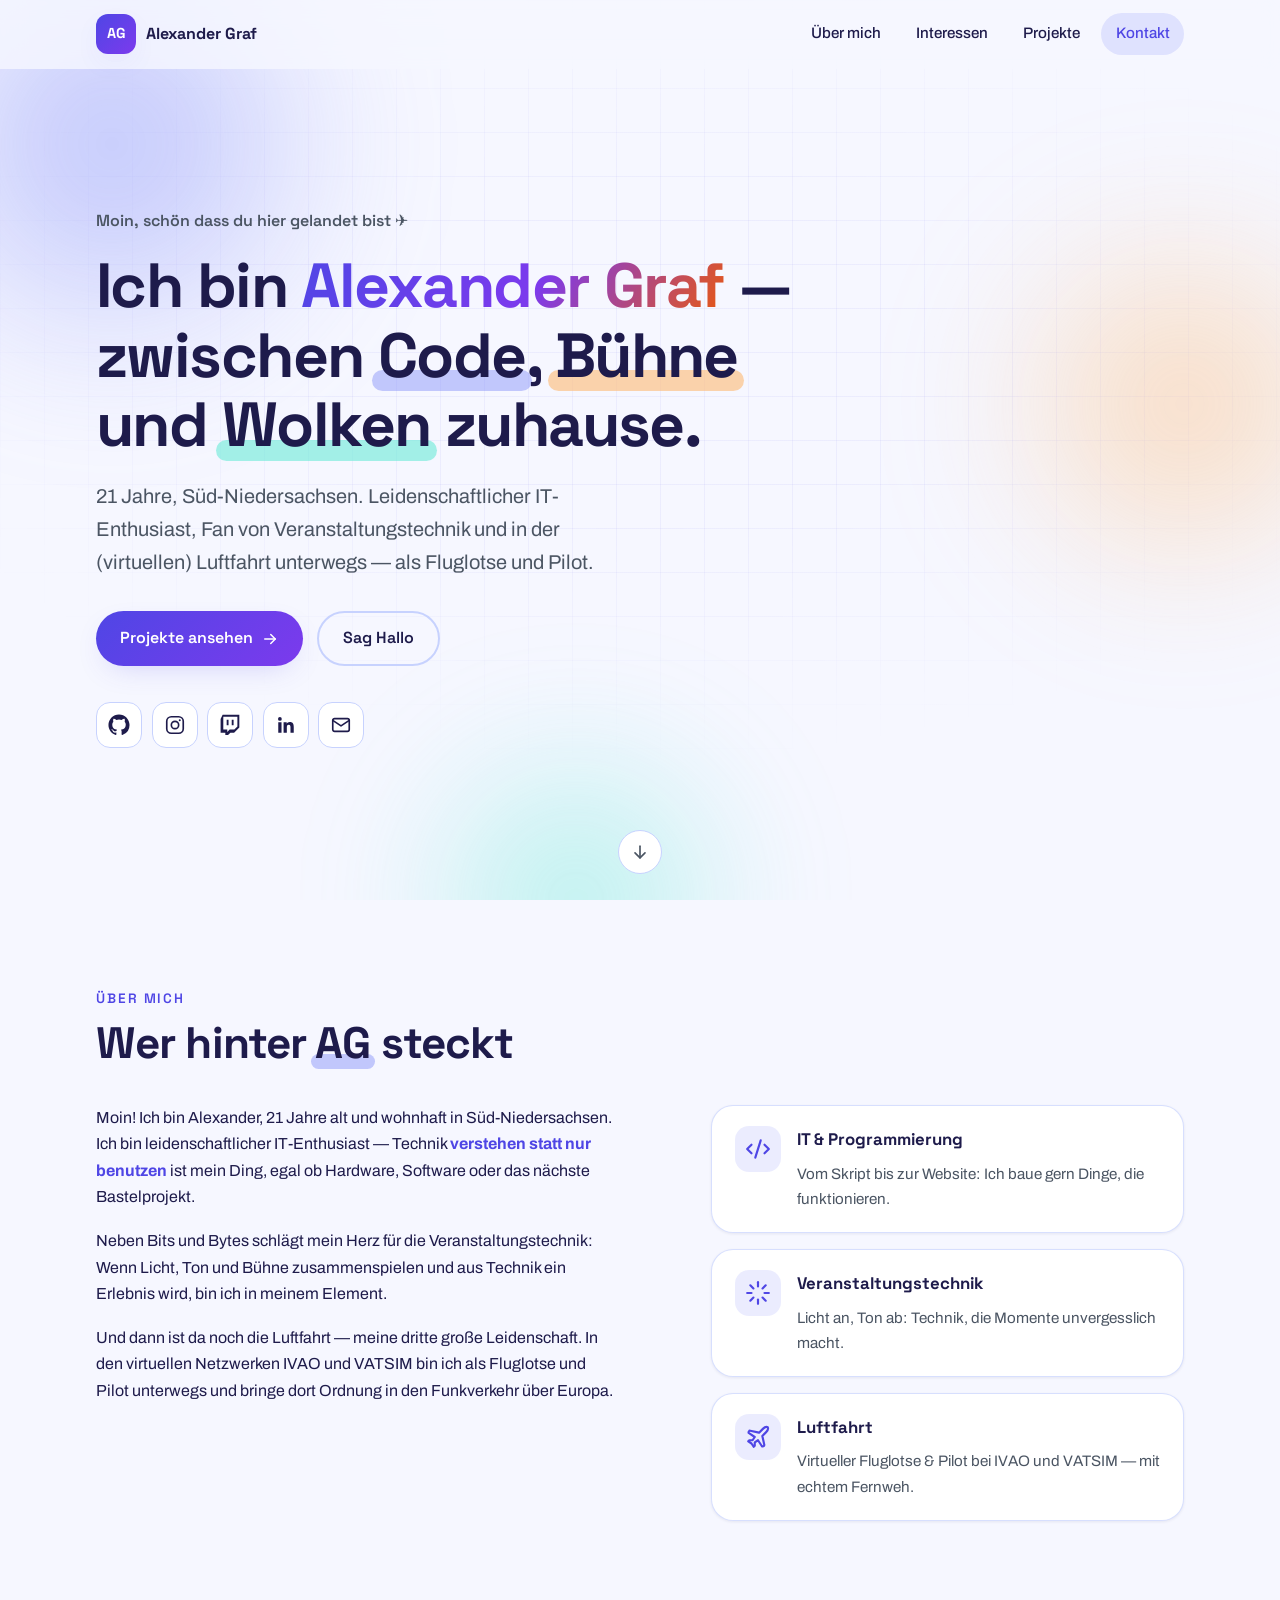
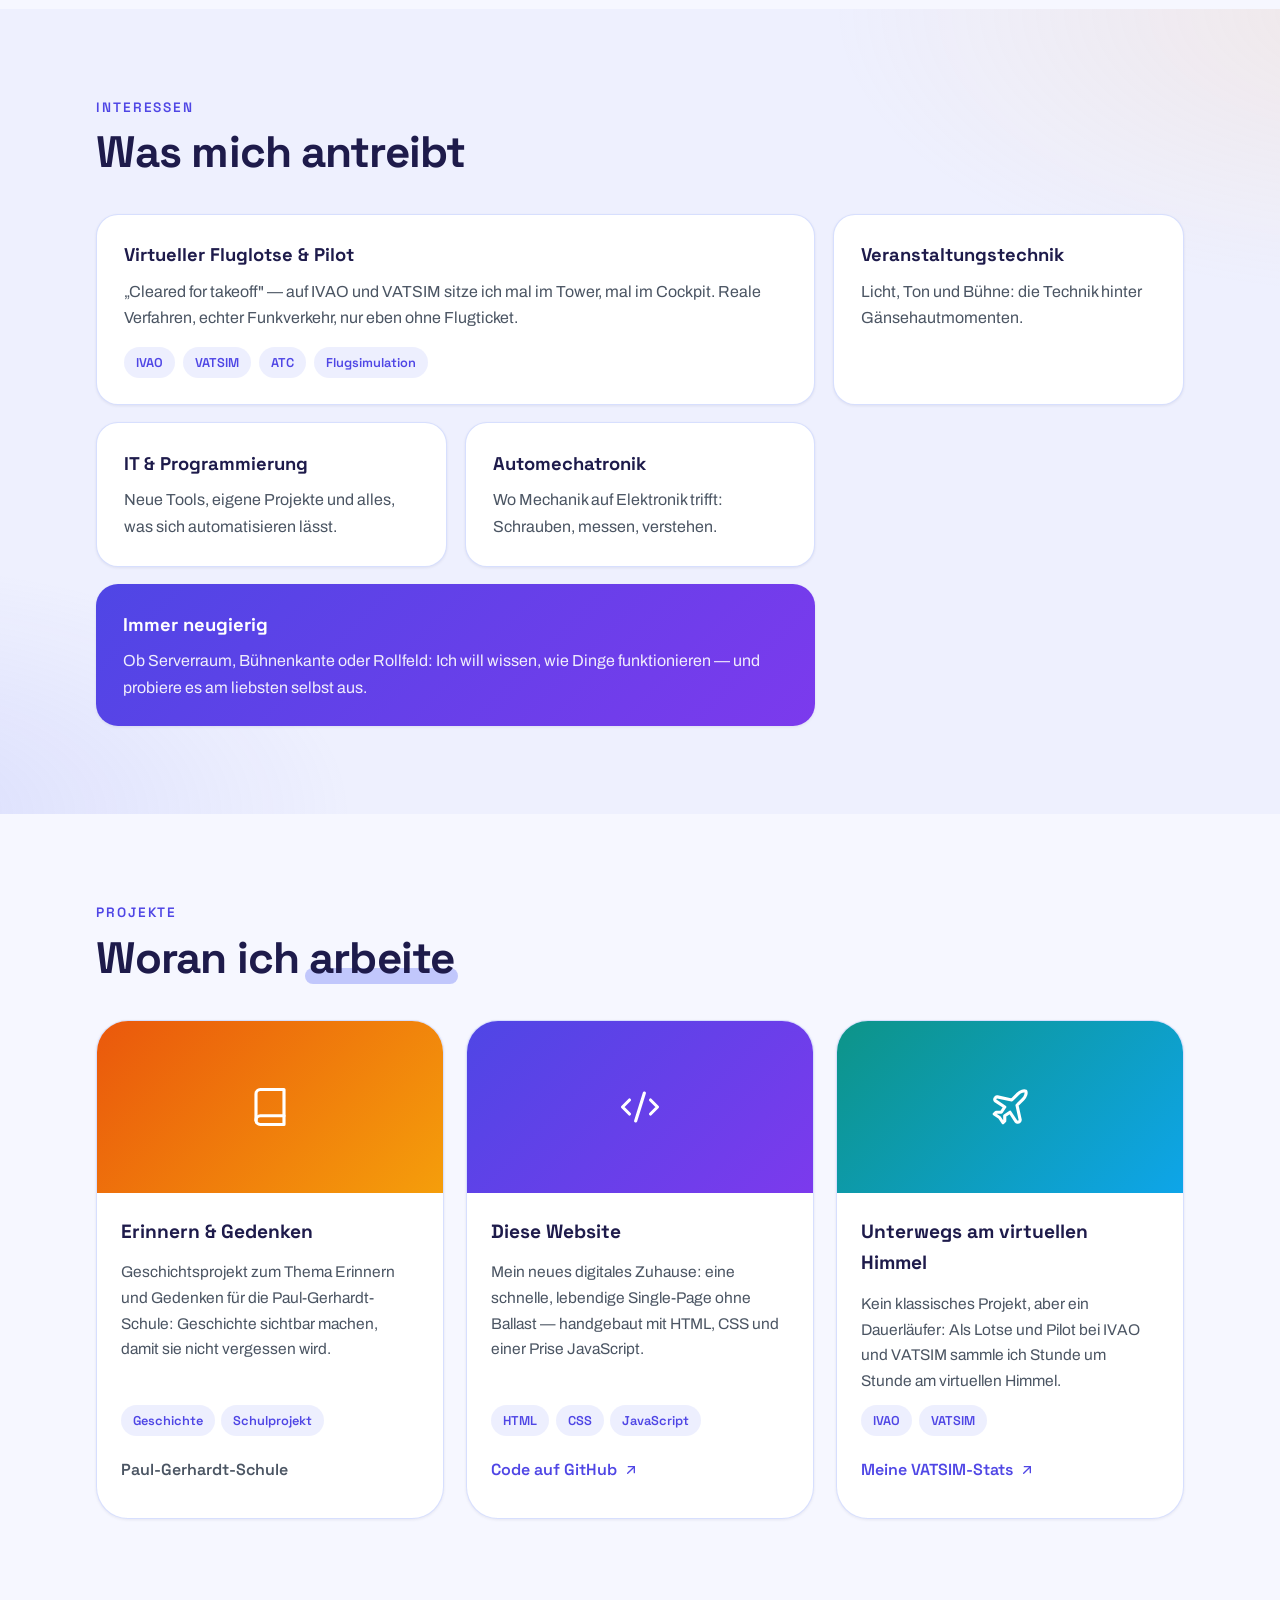
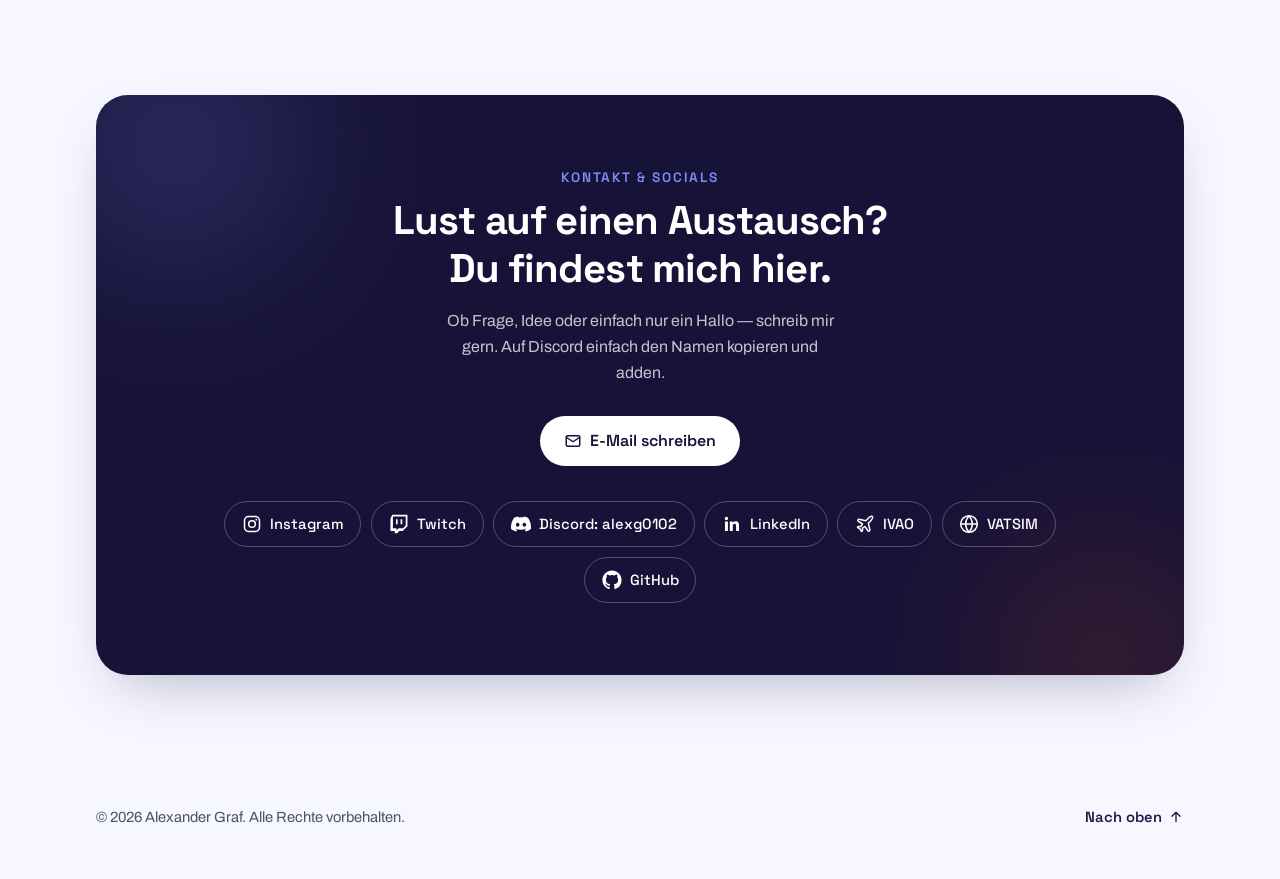
==== index.html @ 329d159e "Add new portfolio website Lively single-page portfolio replacing the old alexandergraf.me site: anim" ====
<!DOCTYPE html>
<html lang="de">
<head>
  <meta charset="UTF-8">
  <meta name="viewport" content="width=device-width, initial-scale=1">
  <title>Alexander Graf — Portfolio</title>
  <meta name="description" content="Alexander Graf, 21, aus Süd-Niedersachsen: IT-Enthusiast, Veranstaltungstechniker im Herzen und in der virtuellen Luftfahrt zuhause. Projekte, Interessen und Kontakt.">
  <meta property="og:title" content="Alexander Graf — Portfolio">
  <meta property="og:description" content="IT, Veranstaltungstechnik und Luftfahrt — das digitale Zuhause von Alexander Graf.">
  <meta property="og:type" content="website">
  <link rel="preconnect" href="https://fonts.googleapis.com">
  <link rel="preconnect" href="https://fonts.gstatic.com" crossorigin>
  <link href="https://fonts.googleapis.com/css2?family=Archivo:wght@400;500;600&family=Space+Grotesk:wght@400;500;600;700&display=swap" rel="stylesheet">
  <link rel="stylesheet" href="css/style.css">
  <link rel="icon" href="data:image/svg+xml,<svg xmlns='http://www.w3.org/2000/svg' viewBox='0 0 100 100'><rect width='100' height='100' rx='24' fill='%234F46E5'/><text x='50' y='68' font-size='52' font-family='sans-serif' font-weight='700' fill='white' text-anchor='middle'>AG</text></svg>">
</head>
<body>
  <a class="skip-link" href="#main">Zum Inhalt springen</a>

  <header class="site-header" id="top">
    <nav class="nav" aria-label="Hauptnavigation">
      <a class="nav-logo" href="#top" aria-label="Zur Startseite">
        <span class="nav-logo-badge">AG</span>
        <span class="nav-logo-text">Alexander&nbsp;Graf</span>
      </a>
      <button class="nav-toggle" aria-expanded="false" aria-controls="nav-menu" aria-label="Menü öffnen">
        <svg class="icon-menu" width="24" height="24" viewBox="0 0 24 24" fill="none" stroke="currentColor" stroke-width="2" stroke-linecap="round" aria-hidden="true"><line x1="4" y1="7" x2="20" y2="7"/><line x1="4" y1="12" x2="20" y2="12"/><line x1="4" y1="17" x2="20" y2="17"/></svg>
        <svg class="icon-close" width="24" height="24" viewBox="0 0 24 24" fill="none" stroke="currentColor" stroke-width="2" stroke-linecap="round" aria-hidden="true"><line x1="6" y1="6" x2="18" y2="18"/><line x1="18" y1="6" x2="6" y2="18"/></svg>
      </button>
      <ul class="nav-menu" id="nav-menu">
        <li><a href="#ueber-mich">Über mich</a></li>
        <li><a href="#interessen">Interessen</a></li>
        <li><a href="#projekte">Projekte</a></li>
        <li><a class="nav-cta" href="#kontakt">Kontakt</a></li>
      </ul>
    </nav>
  </header>

  <main id="main">

    <!-- ============ HERO ============ -->
    <section class="hero">
      <div class="hero-bg" aria-hidden="true">
        <span class="blob blob-1"></span>
        <span class="blob blob-2"></span>
        <span class="blob blob-3"></span>
        <span class="hero-grid"></span>
      </div>
      <div class="container hero-inner">
        <p class="hero-kicker reveal">Moin, schön dass du hier gelandet bist ✈️</p>
        <h1 class="hero-title reveal" style="--d:.08s">
          Ich bin <span class="hero-name">Alexander&nbsp;Graf</span>&nbsp;—<br>
          zwischen <em class="hl hl-indigo">Code</em>, <em class="hl hl-orange">Bühne</em>
          und <em class="hl hl-teal">Wolken</em> zuhause.
        </h1>
        <p class="hero-sub reveal" style="--d:.16s">
          21 Jahre, Süd-Niedersachsen. Leidenschaftlicher IT-Enthusiast,
          Fan von Veranstaltungstechnik und in der (virtuellen) Luftfahrt unterwegs —
          als Fluglotse und Pilot.
        </p>
        <div class="hero-actions reveal" style="--d:.24s">
          <a class="btn btn-primary" href="#projekte">
            Projekte ansehen
            <svg width="18" height="18" viewBox="0 0 24 24" fill="none" stroke="currentColor" stroke-width="2" stroke-linecap="round" stroke-linejoin="round" aria-hidden="true"><path d="M5 12h14"/><path d="m13 6 6 6-6 6"/></svg>
          </a>
          <a class="btn btn-ghost" href="#kontakt">Sag Hallo</a>
        </div>
        <ul class="hero-socials reveal" style="--d:.32s" aria-label="Soziale Netzwerke">
          <li><a href="https://github.com/alexg0102" target="_blank" rel="noopener" aria-label="GitHub">
            <svg width="22" height="22" viewBox="0 0 24 24" fill="currentColor" aria-hidden="true"><path d="M12 .5C5.65.5.5 5.65.5 12c0 5.08 3.29 9.39 7.86 10.91.58.11.79-.25.79-.55 0-.27-.01-1.17-.02-2.12-3.2.7-3.87-1.36-3.87-1.36-.52-1.33-1.28-1.68-1.28-1.68-1.04-.71.08-.7.08-.7 1.15.08 1.76 1.19 1.76 1.19 1.03 1.76 2.69 1.25 3.35.96.1-.75.4-1.25.72-1.54-2.55-.29-5.24-1.28-5.24-5.68 0-1.26.45-2.28 1.19-3.09-.12-.29-.52-1.46.11-3.05 0 0 .97-.31 3.17 1.18a11 11 0 0 1 5.77 0c2.2-1.49 3.17-1.18 3.17-1.18.63 1.59.23 2.76.11 3.05.74.81 1.19 1.83 1.19 3.09 0 4.41-2.69 5.38-5.26 5.67.41.35.77 1.05.77 2.12 0 1.53-.01 2.76-.01 3.14 0 .3.2.66.8.55A11.51 11.51 0 0 0 23.5 12C23.5 5.65 18.35.5 12 .5Z"/></svg>
          </a></li>
          <li><a href="https://www.instagram.com/alexg_0102" target="_blank" rel="noopener" aria-label="Instagram">
            <svg width="22" height="22" viewBox="0 0 24 24" fill="none" stroke="currentColor" stroke-width="1.8" aria-hidden="true"><rect x="3" y="3" width="18" height="18" rx="5"/><circle cx="12" cy="12" r="4"/><circle cx="17.2" cy="6.8" r="1.1" fill="currentColor" stroke="none"/></svg>
          </a></li>
          <li><a href="https://www.twitch.tv/activeuser05" target="_blank" rel="noopener" aria-label="Twitch">
            <svg width="22" height="22" viewBox="0 0 24 24" fill="currentColor" aria-hidden="true"><path d="M4.3 1 1.9 5.8v16.4h5.6V25h3.2l2.8-2.8h4.4l6.2-6.2V1H4.3Zm17.5 13.9-3.6 3.6h-5.6l-2.8 2.8v-2.8H5.1V3.2h16.7v11.7ZM17.3 6.9v6.5h-2.2V6.9h2.2Zm-6 0v6.5H9.1V6.9h2.2Z" transform="scale(0.92)"/></svg>
          </a></li>
          <li><a href="https://www.linkedin.com/in/alexander-graf-5159a1347" target="_blank" rel="noopener" aria-label="LinkedIn">
            <svg width="22" height="22" viewBox="0 0 24 24" fill="currentColor" aria-hidden="true"><path d="M20.45 20.45h-3.55v-5.57c0-1.33-.03-3.04-1.85-3.04-1.85 0-2.14 1.45-2.14 2.94v5.67H9.36V9h3.41v1.56h.05c.47-.9 1.63-1.85 3.36-1.85 3.6 0 4.27 2.37 4.27 5.45v6.29ZM5.34 7.43a2.06 2.06 0 1 1 0-4.12 2.06 2.06 0 0 1 0 4.12ZM7.12 20.45H3.56V9h3.56v11.45Z"/></svg>
          </a></li>
          <li><a href="mailto:agraf.stadtoldendorf@gmail.com" aria-label="E-Mail schreiben">
            <svg width="22" height="22" viewBox="0 0 24 24" fill="none" stroke="currentColor" stroke-width="1.8" stroke-linecap="round" stroke-linejoin="round" aria-hidden="true"><rect x="3" y="5" width="18" height="14" rx="2"/><path d="m3 7 9 6 9-6"/></svg>
          </a></li>
        </ul>
      </div>
      <a class="hero-scroll" href="#ueber-mich" aria-label="Weiter zu Über mich">
        <svg width="20" height="20" viewBox="0 0 24 24" fill="none" stroke="currentColor" stroke-width="2" stroke-linecap="round" stroke-linejoin="round" aria-hidden="true"><path d="M12 5v14"/><path d="m6 13 6 6 6-6"/></svg>
      </a>
    </section>

    <!-- ============ ÜBER MICH ============ -->
    <section class="section" id="ueber-mich">
      <div class="container">
        <p class="section-kicker reveal">Über mich</p>
        <h2 class="section-title reveal">Wer hinter <span class="hl hl-indigo">AG</span> steckt</h2>
        <div class="about-grid">
          <div class="about-text reveal">
            <p>
              Moin! Ich bin Alexander, 21 Jahre alt und wohnhaft in Süd-Niedersachsen.
              Ich bin leidenschaftlicher IT-Enthusiast — Technik <strong>verstehen statt nur benutzen</strong>
              ist mein Ding, egal ob Hardware, Software oder das nächste Bastelprojekt.
            </p>
            <p>
              Neben Bits und Bytes schlägt mein Herz für die Veranstaltungstechnik:
              Wenn Licht, Ton und Bühne zusammenspielen und aus Technik ein Erlebnis wird,
              bin ich in meinem Element.
            </p>
            <p>
              Und dann ist da noch die Luftfahrt — meine dritte große Leidenschaft.
              In den virtuellen Netzwerken IVAO und VATSIM bin ich als Fluglotse und Pilot
              unterwegs und bringe dort Ordnung in den Funkverkehr über Europa.
            </p>
          </div>
          <div class="about-cards">
            <div class="fact-card reveal" style="--d:.05s">
              <span class="fact-emoji" aria-hidden="true">
                <svg width="26" height="26" viewBox="0 0 24 24" fill="none" stroke="currentColor" stroke-width="2" stroke-linecap="round" stroke-linejoin="round"><path d="m18 16 4-4-4-4"/><path d="m6 8-4 4 4 4"/><path d="m14.5 4-5 16"/></svg>
              </span>
              <h3>IT &amp; Programmierung</h3>
              <p>Vom Skript bis zur Website: Ich baue gern Dinge, die funktionieren.</p>
            </div>
            <div class="fact-card reveal" style="--d:.12s">
              <span class="fact-emoji" aria-hidden="true">
                <svg width="26" height="26" viewBox="0 0 24 24" fill="none" stroke="currentColor" stroke-width="2" stroke-linecap="round" stroke-linejoin="round"><path d="M12 2v4"/><path d="m16.2 7.8 2.9-2.9"/><path d="M18 12h4"/><path d="m16.2 16.2 2.9 2.9"/><path d="M12 18v4"/><path d="m4.9 19.1 2.9-2.9"/><path d="M2 12h4"/><path d="m4.9 4.9 2.9 2.9"/></svg>
              </span>
              <h3>Veranstaltungstechnik</h3>
              <p>Licht an, Ton ab: Technik, die Momente unvergesslich macht.</p>
            </div>
            <div class="fact-card reveal" style="--d:.19s">
              <span class="fact-emoji" aria-hidden="true">
                <svg width="26" height="26" viewBox="0 0 24 24" fill="none" stroke="currentColor" stroke-width="2" stroke-linecap="round" stroke-linejoin="round"><path d="M17.8 19.2 16 11l3.5-3.5C21 6 21.5 4 21 3c-1-.5-3 0-4.5 1.5L13 8 4.8 6.2c-.5-.1-.9.1-1.1.5l-.3.5c-.2.5-.1 1 .3 1.3L9 12l-2 3H4l-1 1 3 2 2 3 1-1v-3l3-2 3.5 5.3c.3.4.8.5 1.3.3l.5-.2c.4-.3.6-.7.5-1.2z"/></svg>
              </span>
              <h3>Luftfahrt</h3>
              <p>Virtueller Fluglotse &amp; Pilot bei IVAO und VATSIM — mit echtem Fernweh.</p>
            </div>
          </div>
        </div>
      </div>
    </section>

    <!-- ============ INTERESSEN (Bento) ============ -->
    <section class="section section-tint" id="interessen">
      <div class="container">
        <p class="section-kicker reveal">Interessen</p>
        <h2 class="section-title reveal">Was mich <span class="hl hl-orange">antreibt</span></h2>
        <div class="bento">
          <article class="bento-card bento-wide reveal">
            <h3>Virtueller Fluglotse &amp; Pilot</h3>
            <p>„Cleared for takeoff" — auf IVAO und VATSIM sitze ich mal im Tower, mal im Cockpit. Reale Verfahren, echter Funkverkehr, nur eben ohne Flugticket.</p>
            <div class="bento-tags">
              <span class="tag">IVAO</span><span class="tag">VATSIM</span><span class="tag">ATC</span><span class="tag">Flugsimulation</span>
            </div>
          </article>
          <article class="bento-card reveal" style="--d:.07s">
            <h3>Veranstaltungstechnik</h3>
            <p>Licht, Ton und Bühne: die Technik hinter Gänsehautmomenten.</p>
          </article>
          <article class="bento-card reveal" style="--d:.14s">
            <h3>IT &amp; Programmierung</h3>
            <p>Neue Tools, eigene Projekte und alles, was sich automatisieren lässt.</p>
          </article>
          <article class="bento-card reveal" style="--d:.21s">
            <h3>Automechatronik</h3>
            <p>Wo Mechanik auf Elektronik trifft: Schrauben, messen, verstehen.</p>
          </article>
          <article class="bento-card bento-wide bento-accent reveal" style="--d:.28s">
            <h3>Immer neugierig</h3>
            <p>Ob Serverraum, Bühnenkante oder Rollfeld: Ich will wissen, wie Dinge funktionieren — und probiere es am liebsten selbst aus.</p>
          </article>
        </div>
      </div>
    </section>

    <!-- ============ PROJEKTE ============ -->
    <section class="section" id="projekte">
      <div class="container">
        <p class="section-kicker reveal">Projekte</p>
        <h2 class="section-title reveal">Woran ich <span class="hl hl-indigo">arbeite</span></h2>
        <div class="projects-grid">
          <article class="project-card reveal">
            <div class="project-visual project-visual-orange" aria-hidden="true">
              <svg width="42" height="42" viewBox="0 0 24 24" fill="none" stroke="currentColor" stroke-width="1.8" stroke-linecap="round" stroke-linejoin="round"><path d="M4 19.5A2.5 2.5 0 0 1 6.5 17H20"/><path d="M6.5 2H20v20H6.5A2.5 2.5 0 0 1 4 19.5v-15A2.5 2.5 0 0 1 6.5 2z"/></svg>
            </div>
            <div class="project-body">
              <h3>Erinnern &amp; Gedenken</h3>
              <p>Geschichtsprojekt zum Thema Erinnern und Gedenken für die Paul-Gerhardt-Schule: Geschichte sichtbar machen, damit sie nicht vergessen wird.</p>
              <div class="project-meta">
                <span class="tag">Geschichte</span><span class="tag">Schulprojekt</span>
              </div>
              <span class="project-link project-link-muted">Paul-Gerhardt-Schule</span>
            </div>
          </article>
          <article class="project-card reveal" style="--d:.08s">
            <div class="project-visual project-visual-indigo" aria-hidden="true">
              <svg width="42" height="42" viewBox="0 0 24 24" fill="none" stroke="currentColor" stroke-width="1.8" stroke-linecap="round" stroke-linejoin="round"><path d="m18 16 4-4-4-4"/><path d="m6 8-4 4 4 4"/><path d="m14.5 4-5 16"/></svg>
            </div>
            <div class="project-body">
              <h3>Diese Website</h3>
              <p>Mein neues digitales Zuhause: eine schnelle, lebendige Single-Page ohne Ballast — handgebaut mit HTML, CSS und einer Prise JavaScript.</p>
              <div class="project-meta">
                <span class="tag">HTML</span><span class="tag">CSS</span><span class="tag">JavaScript</span>
              </div>
              <a class="project-link" href="https://github.com/alexg0102/Neue-Website" target="_blank" rel="noopener">
                Code auf GitHub
                <svg width="16" height="16" viewBox="0 0 24 24" fill="none" stroke="currentColor" stroke-width="2" stroke-linecap="round" stroke-linejoin="round" aria-hidden="true"><path d="M7 17 17 7"/><path d="M8 7h9v9"/></svg>
              </a>
            </div>
          </article>
          <article class="project-card reveal" style="--d:.16s">
            <div class="project-visual project-visual-teal" aria-hidden="true">
              <svg width="42" height="42" viewBox="0 0 24 24" fill="none" stroke="currentColor" stroke-width="1.8" stroke-linecap="round" stroke-linejoin="round"><path d="M17.8 19.2 16 11l3.5-3.5C21 6 21.5 4 21 3c-1-.5-3 0-4.5 1.5L13 8 4.8 6.2c-.5-.1-.9.1-1.1.5l-.3.5c-.2.5-.1 1 .3 1.3L9 12l-2 3H4l-1 1 3 2 2 3 1-1v-3l3-2 3.5 5.3c.3.4.8.5 1.3.3l.5-.2c.4-.3.6-.7.5-1.2z"/></svg>
            </div>
            <div class="project-body">
              <h3>Unterwegs am virtuellen Himmel</h3>
              <p>Kein klassisches Projekt, aber ein Dauerläufer: Als Lotse und Pilot bei IVAO und VATSIM sammle ich Stunde um Stunde am virtuellen Himmel.</p>
              <div class="project-meta">
                <span class="tag">IVAO</span><span class="tag">VATSIM</span>
              </div>
              <a class="project-link" href="https://stats.vatsim.net/stats/1456858" target="_blank" rel="noopener">
                Meine VATSIM-Stats
                <svg width="16" height="16" viewBox="0 0 24 24" fill="none" stroke="currentColor" stroke-width="2" stroke-linecap="round" stroke-linejoin="round" aria-hidden="true"><path d="M7 17 17 7"/><path d="M8 7h9v9"/></svg>
              </a>
            </div>
          </article>
        </div>
      </div>
    </section>

    <!-- ============ KONTAKT ============ -->
    <section class="section" id="kontakt">
      <div class="container">
        <div class="contact-card reveal">
          <div class="contact-bg" aria-hidden="true">
            <span class="blob blob-contact-1"></span>
            <span class="blob blob-contact-2"></span>
          </div>
          <p class="section-kicker section-kicker-light">Kontakt &amp; Socials</p>
          <h2 class="contact-title">Lust auf einen Austausch?<br>Du findest mich hier.</h2>
          <p class="contact-sub">Ob Frage, Idee oder einfach nur ein Hallo — schreib mir gern. Auf Discord einfach den Namen kopieren und adden.</p>
          <a class="btn btn-light" href="mailto:agraf.stadtoldendorf@gmail.com">
            <svg width="18" height="18" viewBox="0 0 24 24" fill="none" stroke="currentColor" stroke-width="2" stroke-linecap="round" stroke-linejoin="round" aria-hidden="true"><rect x="3" y="5" width="18" height="14" rx="2"/><path d="m3 7 9 6 9-6"/></svg>
            E-Mail schreiben
          </a>
          <ul class="contact-socials" aria-label="Soziale Netzwerke">
            <li><a href="https://www.instagram.com/alexg_0102" target="_blank" rel="noopener">
              <svg width="20" height="20" viewBox="0 0 24 24" fill="none" stroke="currentColor" stroke-width="1.8" aria-hidden="true"><rect x="3" y="3" width="18" height="18" rx="5"/><circle cx="12" cy="12" r="4"/><circle cx="17.2" cy="6.8" r="1.1" fill="currentColor" stroke="none"/></svg>
              <span>Instagram</span>
            </a></li>
            <li><a href="https://www.twitch.tv/activeuser05" target="_blank" rel="noopener">
              <svg width="20" height="20" viewBox="0 0 24 24" fill="currentColor" aria-hidden="true"><path d="M4.3 1 1.9 5.8v16.4h5.6V25h3.2l2.8-2.8h4.4l6.2-6.2V1H4.3Zm17.5 13.9-3.6 3.6h-5.6l-2.8 2.8v-2.8H5.1V3.2h16.7v11.7ZM17.3 6.9v6.5h-2.2V6.9h2.2Zm-6 0v6.5H9.1V6.9h2.2Z" transform="scale(0.92)"/></svg>
              <span>Twitch</span>
            </a></li>
            <li>
              <button type="button" class="discord-copy" id="discordCopyButton" data-name="alexg0102" aria-label="Discord-Namen alexg0102 kopieren">
                <svg width="20" height="20" viewBox="0 0 24 24" fill="currentColor" aria-hidden="true"><path d="M20.32 4.37a19.8 19.8 0 0 0-4.89-1.52.07.07 0 0 0-.08.04c-.21.38-.44.87-.6 1.25a18.3 18.3 0 0 0-5.5 0 12.6 12.6 0 0 0-.61-1.25.08.08 0 0 0-.08-.04 19.74 19.74 0 0 0-4.88 1.52.07.07 0 0 0-.04.03C.53 9.05-.32 13.58.1 18.06a.08.08 0 0 0 .03.05 19.9 19.9 0 0 0 6 3.03.08.08 0 0 0 .08-.03c.46-.63.87-1.3 1.22-2a.08.08 0 0 0-.04-.11 13.1 13.1 0 0 1-1.87-.9.08.08 0 0 1-.01-.12c.13-.1.25-.19.37-.29a.07.07 0 0 1 .08-.01c3.93 1.8 8.18 1.8 12.06 0a.07.07 0 0 1 .08.01c.12.1.25.2.37.29a.08.08 0 0 1-.01.13c-.6.35-1.22.64-1.87.89a.08.08 0 0 0-.04.11c.36.7.77 1.37 1.22 2a.08.08 0 0 0 .08.03 19.84 19.84 0 0 0 6.03-3.03.08.08 0 0 0 .03-.05c.5-5.18-.84-9.67-3.55-13.66a.06.06 0 0 0-.03-.03ZM8.02 15.33c-1.18 0-2.16-1.08-2.16-2.42 0-1.33.96-2.42 2.16-2.42 1.21 0 2.18 1.1 2.16 2.42 0 1.34-.96 2.42-2.16 2.42Zm7.97 0c-1.18 0-2.15-1.08-2.15-2.42 0-1.33.95-2.42 2.15-2.42 1.21 0 2.18 1.1 2.16 2.42 0 1.34-.95 2.42-2.16 2.42Z"/></svg>
                <span data-label>Discord: alexg0102</span>
              </button>
            </li>
            <li><a href="https://www.linkedin.com/in/alexander-graf-5159a1347" target="_blank" rel="noopener">
              <svg width="20" height="20" viewBox="0 0 24 24" fill="currentColor" aria-hidden="true"><path d="M20.45 20.45h-3.55v-5.57c0-1.33-.03-3.04-1.85-3.04-1.85 0-2.14 1.45-2.14 2.94v5.67H9.36V9h3.41v1.56h.05c.47-.9 1.63-1.85 3.36-1.85 3.6 0 4.27 2.37 4.27 5.45v6.29ZM5.34 7.43a2.06 2.06 0 1 1 0-4.12 2.06 2.06 0 0 1 0 4.12ZM7.12 20.45H3.56V9h3.56v11.45Z"/></svg>
              <span>LinkedIn</span>
            </a></li>
            <li><a href="https://ivao.aero/Member.aspx?Id=699928" target="_blank" rel="noopener">
              <svg width="20" height="20" viewBox="0 0 24 24" fill="none" stroke="currentColor" stroke-width="1.8" stroke-linecap="round" stroke-linejoin="round" aria-hidden="true"><path d="M17.8 19.2 16 11l3.5-3.5C21 6 21.5 4 21 3c-1-.5-3 0-4.5 1.5L13 8 4.8 6.2c-.5-.1-.9.1-1.1.5l-.3.5c-.2.5-.1 1 .3 1.3L9 12l-2 3H4l-1 1 3 2 2 3 1-1v-3l3-2 3.5 5.3c.3.4.8.5 1.3.3l.5-.2c.4-.3.6-.7.5-1.2z"/></svg>
              <span>IVAO</span>
            </a></li>
            <li><a href="https://stats.vatsim.net/stats/1456858" target="_blank" rel="noopener">
              <svg width="20" height="20" viewBox="0 0 24 24" fill="none" stroke="currentColor" stroke-width="1.8" stroke-linecap="round" stroke-linejoin="round" aria-hidden="true"><circle cx="12" cy="12" r="10"/><path d="M2 12h20"/><path d="M12 2a15.3 15.3 0 0 1 4 10 15.3 15.3 0 0 1-4 10 15.3 15.3 0 0 1-4-10 15.3 15.3 0 0 1 4-10z"/></svg>
              <span>VATSIM</span>
            </a></li>
            <li><a href="https://github.com/alexg0102" target="_blank" rel="noopener">
              <svg width="20" height="20" viewBox="0 0 24 24" fill="currentColor" aria-hidden="true"><path d="M12 .5C5.65.5.5 5.65.5 12c0 5.08 3.29 9.39 7.86 10.91.58.11.79-.25.79-.55 0-.27-.01-1.17-.02-2.12-3.2.7-3.87-1.36-3.87-1.36-.52-1.33-1.28-1.68-1.28-1.68-1.04-.71.08-.7.08-.7 1.15.08 1.76 1.19 1.76 1.19 1.03 1.76 2.69 1.25 3.35.96.1-.75.4-1.25.72-1.54-2.55-.29-5.24-1.28-5.24-5.68 0-1.26.45-2.28 1.19-3.09-.12-.29-.52-1.46.11-3.05 0 0 .97-.31 3.17 1.18a11 11 0 0 1 5.77 0c2.2-1.49 3.17-1.18 3.17-1.18.63 1.59.23 2.76.11 3.05.74.81 1.19 1.83 1.19 3.09 0 4.41-2.69 5.38-5.26 5.67.41.35.77 1.05.77 2.12 0 1.53-.01 2.76-.01 3.14 0 .3.2.66.8.55A11.51 11.51 0 0 0 23.5 12C23.5 5.65 18.35.5 12 .5Z"/></svg>
              <span>GitHub</span>
            </a></li>
          </ul>
        </div>
      </div>
    </section>
  </main>

  <footer class="site-footer">
    <div class="container footer-inner">
      <p>© <span id="year">2026</span> Alexander Graf. Alle Rechte vorbehalten.</p>
      <a class="footer-top" href="#top">
        Nach oben
        <svg width="16" height="16" viewBox="0 0 24 24" fill="none" stroke="currentColor" stroke-width="2" stroke-linecap="round" stroke-linejoin="round" aria-hidden="true"><path d="M12 19V5"/><path d="m6 11 6-6 6 6"/></svg>
      </a>
    </div>
  </footer>

  <script src="js/main.js" defer></script>
</body>
</html>
---- css/style.css ----
/* ============================================================
   Alexander Graf — Portfolio
   Design: Motion-Driven, verspieltes Indigo + Orange
   ============================================================ */

:root {
  --color-primary: #4F46E5;
  --color-primary-soft: #818CF8;
  --color-on-primary: #FFFFFF;
  --color-accent: #EA580C;
  --color-accent-soft: #FDBA74;
  --color-teal: #0D9488;
  --color-bg: #F6F7FF;
  --color-surface: #FFFFFF;
  --color-fg: #1E1B4B;
  --color-fg-muted: #4B5563;
  --color-border: #C7D2FE;
  --color-dark: #171338;

  --font-display: "Space Grotesk", system-ui, sans-serif;
  --font-body: "Archivo", system-ui, sans-serif;

  --radius-md: 14px;
  --radius-lg: 22px;
  --radius-xl: 32px;

  --shadow-sm: 0 1px 3px rgba(30, 27, 75, 0.08);
  --shadow-md: 0 10px 30px -12px rgba(79, 70, 229, 0.25);
  --shadow-lg: 0 24px 60px -24px rgba(30, 27, 75, 0.35);

  --ease-out: cubic-bezier(0.22, 1, 0.36, 1);
}

*,
*::before,
*::after { box-sizing: border-box; }

html {
  scroll-behavior: smooth;
  scroll-padding-top: 88px;
}

body {
  margin: 0;
  font-family: var(--font-body);
  font-size: 1rem;
  line-height: 1.65;
  color: var(--color-fg);
  background: var(--color-bg);
  -webkit-font-smoothing: antialiased;
}

img, svg { display: inline-block; vertical-align: middle; }

a { color: inherit; }

:focus-visible {
  outline: 3px solid var(--color-primary);
  outline-offset: 3px;
  border-radius: 4px;
}

.container {
  width: min(100% - 2.5rem, 68rem);
  margin-inline: auto;
}

.skip-link {
  position: absolute;
  top: -100px;
  left: 1rem;
  z-index: 1000;
  padding: 0.6rem 1rem;
  background: var(--color-primary);
  color: var(--color-on-primary);
  border-radius: var(--radius-md);
  text-decoration: none;
  transition: top 0.2s var(--ease-out);
}
.skip-link:focus { top: 1rem; }

/* ============ Typografie ============ */

.hl { font-style: normal; position: relative; white-space: nowrap; }
.hl::after {
  content: "";
  position: absolute;
  left: -0.1em;
  right: -0.1em;
  bottom: 0.05em;
  height: 0.35em;
  border-radius: 999px;
  z-index: -1;
}
.hl-indigo::after { background: rgba(129, 140, 248, 0.45); }
.hl-orange::after { background: rgba(253, 186, 116, 0.6); }
.hl-teal::after { background: rgba(94, 234, 212, 0.55); }

.section-kicker {
  font-family: var(--font-display);
  font-weight: 600;
  font-size: 0.85rem;
  letter-spacing: 0.14em;
  text-transform: uppercase;
  color: var(--color-primary);
  margin: 0 0 0.5rem;
}
.section-kicker-light { color: var(--color-primary-soft); }

.section-title {
  font-family: var(--font-display);
  font-size: clamp(1.75rem, 4.5vw, 2.75rem);
  font-weight: 700;
  line-height: 1.15;
  letter-spacing: -0.02em;
  margin: 0 0 2.25rem;
}

/* ============ Header / Navigation ============ */

.site-header {
  position: fixed;
  inset: 0 0 auto 0;
  z-index: 100;
  background: rgba(246, 247, 255, 0.82);
  backdrop-filter: blur(12px);
  -webkit-backdrop-filter: blur(12px);
  border-bottom: 1px solid transparent;
  transition: border-color 0.25s, box-shadow 0.25s;
}
.site-header.is-scrolled {
  border-bottom-color: rgba(199, 210, 254, 0.6);
  box-shadow: var(--shadow-sm);
}

.nav {
  display: flex;
  align-items: center;
  justify-content: space-between;
  gap: 1rem;
  width: min(100% - 2.5rem, 68rem);
  margin-inline: auto;
  min-height: 68px;
}

.nav-logo {
  display: inline-flex;
  align-items: center;
  gap: 0.6rem;
  text-decoration: none;
  font-family: var(--font-display);
  font-weight: 700;
}
.nav-logo-badge {
  display: grid;
  place-items: center;
  width: 40px;
  height: 40px;
  border-radius: 12px;
  background: linear-gradient(135deg, var(--color-primary), #7C3AED);
  color: #fff;
  font-size: 0.9rem;
  box-shadow: var(--shadow-md);
}

.nav-menu {
  display: flex;
  align-items: center;
  gap: 0.4rem;
  list-style: none;
  margin: 0;
  padding: 0;
}
.nav-menu a {
  display: inline-block;
  padding: 0.55rem 0.9rem;
  border-radius: 999px;
  text-decoration: none;
  font-weight: 500;
  font-size: 0.95rem;
  color: var(--color-fg);
  transition: background-color 0.2s, color 0.2s;
}
.nav-menu a:hover { background: rgba(129, 140, 248, 0.16); color: var(--color-primary); }
.nav-menu a.is-active { background: rgba(129, 140, 248, 0.2); color: var(--color-primary); }

.nav-menu .nav-cta {
  background: var(--color-fg);
  color: #fff;
}
.nav-menu .nav-cta:hover { background: var(--color-primary); color: #fff; }

.nav-toggle {
  display: none;
  align-items: center;
  justify-content: center;
  width: 44px;
  height: 44px;
  border: 1px solid var(--color-border);
  border-radius: 12px;
  background: var(--color-surface);
  color: var(--color-fg);
  cursor: pointer;
}
.nav-toggle .icon-close { display: none; }
.nav-toggle[aria-expanded="true"] .icon-menu { display: none; }
.nav-toggle[aria-expanded="true"] .icon-close { display: block; }

/* ============ Buttons ============ */

.btn {
  display: inline-flex;
  align-items: center;
  gap: 0.5rem;
  min-height: 48px;
  padding: 0.75rem 1.5rem;
  border-radius: 999px;
  font-family: var(--font-display);
  font-weight: 600;
  font-size: 1rem;
  text-decoration: none;
  cursor: pointer;
  transition: transform 0.2s var(--ease-out), box-shadow 0.2s, background-color 0.2s, color 0.2s;
}
.btn:hover { transform: translateY(-2px); }
.btn:active { transform: translateY(0) scale(0.98); }

.btn-primary {
  background: linear-gradient(135deg, var(--color-primary), #7C3AED);
  color: var(--color-on-primary);
  box-shadow: var(--shadow-md);
}
.btn-primary:hover { box-shadow: 0 16px 40px -12px rgba(79, 70, 229, 0.45); }

.btn-ghost {
  background: transparent;
  color: var(--color-fg);
  border: 2px solid var(--color-border);
}
.btn-ghost:hover { border-color: var(--color-primary); color: var(--color-primary); }

.btn-light {
  background: #fff;
  color: var(--color-dark);
}
.btn-light:hover { box-shadow: 0 16px 40px -16px rgba(0, 0, 0, 0.5); }

/* ============ Hero ============ */

.hero {
  position: relative;
  display: grid;
  align-items: center;
  min-height: 100vh;
  min-height: 100dvh;
  padding: 7.5rem 0 4rem;
  overflow: clip;
}

.hero-bg { position: absolute; inset: 0; z-index: -1; }

.blob {
  position: absolute;
  border-radius: 50%;
  filter: blur(70px);
  opacity: 0.55;
  will-change: transform;
}
.blob-1 {
  width: 34rem; height: 34rem;
  left: -10rem; top: -8rem;
  background: radial-gradient(circle, #818CF8, transparent 65%);
  animation: float-a 14s ease-in-out infinite;
}
.blob-2 {
  width: 28rem; height: 28rem;
  right: -8rem; top: 20%;
  background: radial-gradient(circle, #FDBA74, transparent 65%);
  animation: float-b 18s ease-in-out infinite;
}
.blob-3 {
  width: 24rem; height: 24rem;
  left: 30%; bottom: -12rem;
  background: radial-gradient(circle, #5EEAD4, transparent 65%);
  animation: float-a 22s ease-in-out infinite reverse;
}

@keyframes float-a {
  0%, 100% { transform: translate(0, 0) scale(1); }
  50% { transform: translate(3rem, 2rem) scale(1.08); }
}
@keyframes float-b {
  0%, 100% { transform: translate(0, 0) scale(1); }
  50% { transform: translate(-2.5rem, 3rem) scale(0.94); }
}

.hero-grid {
  position: absolute;
  inset: 0;
  background-image:
    linear-gradient(rgba(79, 70, 229, 0.06) 1px, transparent 1px),
    linear-gradient(90deg, rgba(79, 70, 229, 0.06) 1px, transparent 1px);
  background-size: 44px 44px;
  mask-image: radial-gradient(ellipse 80% 60% at 50% 40%, black 30%, transparent 75%);
  -webkit-mask-image: radial-gradient(ellipse 80% 60% at 50% 40%, black 30%, transparent 75%);
}

.hero-kicker {
  font-family: var(--font-display);
  font-weight: 600;
  color: var(--color-fg-muted);
  margin: 0 0 1rem;
}

.hero-title {
  font-family: var(--font-display);
  font-size: clamp(2rem, 6vw, 3.9rem);
  font-weight: 700;
  line-height: 1.12;
  letter-spacing: -0.025em;
  margin: 0 0 1.25rem;
  max-width: 18ch;
}
.hero-name {
  background: linear-gradient(120deg, var(--color-primary), #7C3AED 55%, var(--color-accent));
  -webkit-background-clip: text;
  background-clip: text;
  color: transparent;
}

.hero-sub {
  font-size: clamp(1.05rem, 2vw, 1.25rem);
  color: var(--color-fg-muted);
  max-width: 46ch;
  margin: 0 0 2rem;
}

.hero-actions {
  display: flex;
  flex-wrap: wrap;
  gap: 0.9rem;
  margin-bottom: 2.25rem;
}

.hero-socials,
.contact-socials {
  display: flex;
  flex-wrap: wrap;
  gap: 0.6rem;
  list-style: none;
  margin: 0;
  padding: 0;
}
.hero-socials a {
  display: grid;
  place-items: center;
  width: 46px;
  height: 46px;
  border-radius: 14px;
  background: var(--color-surface);
  border: 1px solid var(--color-border);
  color: var(--color-fg);
  transition: transform 0.2s var(--ease-out), color 0.2s, border-color 0.2s, box-shadow 0.2s;
}
.hero-socials a:hover {
  transform: translateY(-3px) rotate(-4deg);
  color: var(--color-primary);
  border-color: var(--color-primary);
  box-shadow: var(--shadow-md);
}

.hero-scroll {
  position: absolute;
  left: 50%;
  bottom: 1.6rem;
  transform: translateX(-50%);
  display: grid;
  place-items: center;
  width: 44px;
  height: 44px;
  border-radius: 50%;
  border: 1px solid var(--color-border);
  background: var(--color-surface);
  color: var(--color-fg-muted);
  animation: bob 2.4s ease-in-out infinite;
}
@keyframes bob {
  0%, 100% { transform: translate(-50%, 0); }
  50% { transform: translate(-50%, 8px); }
}

/* ============ Sections ============ */

.section { padding: 5.5rem 0; }
.section-tint {
  background:
    radial-gradient(60rem 30rem at 110% 0%, rgba(253, 186, 116, 0.16), transparent 60%),
    radial-gradient(50rem 26rem at -10% 100%, rgba(129, 140, 248, 0.18), transparent 60%),
    #EEF0FE;
}

/* ============ Über mich ============ */

.about-grid {
  display: grid;
  grid-template-columns: 1.2fr 1fr;
  gap: 3rem;
  align-items: start;
}
.about-text p { margin: 0 0 1.1rem; max-width: 58ch; }
.about-text strong { color: var(--color-primary); }

.about-cards { display: grid; gap: 1rem; }

.fact-card {
  display: grid;
  grid-template-columns: auto 1fr;
  gap: 0.5rem 1rem;
  padding: 1.25rem 1.4rem;
  background: var(--color-surface);
  border: 1px solid rgba(199, 210, 254, 0.7);
  border-radius: var(--radius-lg);
  box-shadow: var(--shadow-sm);
  transition: transform 0.25s var(--ease-out), box-shadow 0.25s;
}
.fact-card:hover { transform: translateY(-4px); box-shadow: var(--shadow-md); }
.fact-card h3 {
  font-family: var(--font-display);
  font-size: 1.05rem;
  margin: 0;
  align-self: center;
}
.fact-card p {
  grid-column: 2;
  margin: 0;
  font-size: 0.95rem;
  color: var(--color-fg-muted);
}
.fact-emoji {
  display: grid;
  place-items: center;
  width: 46px;
  height: 46px;
  border-radius: 14px;
  background: rgba(129, 140, 248, 0.16);
  color: var(--color-primary);
  grid-row: span 2;
}

/* ============ Bento / Stärken ============ */

.bento {
  display: grid;
  grid-template-columns: repeat(3, 1fr);
  gap: 1.1rem;
}
.bento-card {
  padding: 1.6rem 1.7rem;
  background: var(--color-surface);
  border: 1px solid rgba(199, 210, 254, 0.7);
  border-radius: var(--radius-lg);
  box-shadow: var(--shadow-sm);
  transition: transform 0.25s var(--ease-out), box-shadow 0.25s;
}
.bento-card:hover { transform: translateY(-4px); box-shadow: var(--shadow-md); }
.bento-card h3 {
  font-family: var(--font-display);
  font-size: 1.15rem;
  margin: 0 0 0.5rem;
}
.bento-card p { margin: 0; color: var(--color-fg-muted); }
.bento-wide { grid-column: span 2; }
.bento-accent {
  background: linear-gradient(135deg, var(--color-primary), #7C3AED);
  border: none;
}
.bento-accent h3, .bento-accent p { color: #fff; }
.bento-accent p { opacity: 0.9; }

.bento-tags { margin-top: 1rem; display: flex; flex-wrap: wrap; gap: 0.5rem; }

.tag {
  display: inline-block;
  padding: 0.3rem 0.75rem;
  border-radius: 999px;
  background: rgba(129, 140, 248, 0.14);
  color: var(--color-primary);
  font-family: var(--font-display);
  font-size: 0.8rem;
  font-weight: 600;
}

/* ============ Projekte ============ */

.projects-grid {
  display: grid;
  grid-template-columns: repeat(3, 1fr);
  gap: 1.4rem;
}

.project-card {
  display: flex;
  flex-direction: column;
  background: var(--color-surface);
  border: 1px solid rgba(199, 210, 254, 0.7);
  border-radius: var(--radius-xl);
  overflow: clip;
  box-shadow: var(--shadow-sm);
  transition: transform 0.25s var(--ease-out), box-shadow 0.25s;
}
.project-card:hover { transform: translateY(-6px); box-shadow: var(--shadow-lg); }

.project-visual {
  display: grid;
  place-items: center;
  aspect-ratio: 16 / 8;
  color: #fff;
}
.project-visual svg { transition: transform 0.3s var(--ease-out); }
.project-card:hover .project-visual svg { transform: scale(1.15) rotate(-4deg); }

.project-visual-indigo { background: linear-gradient(135deg, #4F46E5, #7C3AED); }
.project-visual-orange { background: linear-gradient(135deg, #EA580C, #F59E0B); }
.project-visual-teal { background: linear-gradient(135deg, #0D9488, #0EA5E9); }

.project-body {
  display: flex;
  flex-direction: column;
  flex: 1;
  gap: 0.75rem;
  padding: 1.4rem 1.5rem 1.6rem;
}
.project-body h3 {
  font-family: var(--font-display);
  font-size: 1.2rem;
  margin: 0;
}
.project-body > p { margin: 0; color: var(--color-fg-muted); font-size: 0.97rem; flex: 1; }

.project-meta { display: flex; flex-wrap: wrap; gap: 0.4rem; }

.project-link {
  display: inline-flex;
  align-items: center;
  gap: 0.35rem;
  min-height: 44px;
  font-family: var(--font-display);
  font-weight: 600;
  color: var(--color-primary);
  text-decoration: none;
}
.project-link:hover { text-decoration: underline; text-underline-offset: 4px; }
.project-link svg { transition: transform 0.2s var(--ease-out); }
.project-link:hover svg { transform: translate(2px, -2px); }
.project-link-muted { color: var(--color-fg-muted); cursor: default; }

/* ============ Kontakt ============ */

.contact-card {
  position: relative;
  overflow: clip;
  padding: clamp(2.5rem, 6vw, 4.5rem);
  border-radius: var(--radius-xl);
  background: var(--color-dark);
  color: #fff;
  text-align: center;
  box-shadow: var(--shadow-lg);
}
.contact-bg { position: absolute; inset: 0; z-index: 0; }
.blob-contact-1 {
  width: 26rem; height: 26rem;
  left: -8rem; top: -10rem;
  background: radial-gradient(circle, rgba(129, 140, 248, 0.5), transparent 65%);
  animation: float-a 16s ease-in-out infinite;
}
.blob-contact-2 {
  width: 22rem; height: 22rem;
  right: -6rem; bottom: -10rem;
  background: radial-gradient(circle, rgba(234, 88, 12, 0.45), transparent 65%);
  animation: float-b 20s ease-in-out infinite;
}
.contact-card > *:not(.contact-bg) { position: relative; z-index: 1; }

.contact-title {
  font-family: var(--font-display);
  font-size: clamp(1.6rem, 4vw, 2.5rem);
  line-height: 1.2;
  letter-spacing: -0.02em;
  margin: 0 0 0.9rem;
}
.contact-sub {
  color: rgba(255, 255, 255, 0.75);
  max-width: 44ch;
  margin: 0 auto 1.8rem;
}

.contact-socials {
  justify-content: center;
  margin-top: 2.2rem;
}
.contact-socials a {
  display: inline-flex;
  align-items: center;
  gap: 0.5rem;
  min-height: 46px;
  padding: 0.5rem 1.05rem;
  border-radius: 999px;
  border: 1px solid rgba(255, 255, 255, 0.25);
  color: #fff;
  text-decoration: none;
  font-family: var(--font-display);
  font-weight: 500;
  font-size: 0.92rem;
  transition: background-color 0.2s, transform 0.2s var(--ease-out), border-color 0.2s;
}
.contact-socials a:hover {
  background: rgba(255, 255, 255, 0.12);
  border-color: rgba(255, 255, 255, 0.5);
  transform: translateY(-2px);
}

.discord-copy {
  display: inline-flex;
  align-items: center;
  gap: 0.5rem;
  min-height: 46px;
  padding: 0.5rem 1.05rem;
  border-radius: 999px;
  border: 1px solid rgba(255, 255, 255, 0.25);
  background: transparent;
  color: #fff;
  font-family: var(--font-display);
  font-weight: 500;
  font-size: 0.92rem;
  cursor: pointer;
  transition: background-color 0.2s, transform 0.2s var(--ease-out), border-color 0.2s;
}
.discord-copy:hover {
  background: rgba(255, 255, 255, 0.12);
  border-color: rgba(255, 255, 255, 0.5);
  transform: translateY(-2px);
}

/* ============ Footer ============ */

.site-footer {
  padding: 2rem 0 2.5rem;
  color: var(--color-fg-muted);
  font-size: 0.92rem;
}
.footer-inner {
  display: flex;
  flex-wrap: wrap;
  align-items: center;
  justify-content: space-between;
  gap: 1rem;
}
.footer-inner p { margin: 0; }
.footer-top {
  display: inline-flex;
  align-items: center;
  gap: 0.35rem;
  min-height: 44px;
  font-family: var(--font-display);
  font-weight: 600;
  color: var(--color-fg);
  text-decoration: none;
}
.footer-top:hover { color: var(--color-primary); }

/* ============ Scroll-Reveal ============ */

.reveal {
  opacity: 0;
  transform: translateY(24px);
  transition:
    opacity 0.6s var(--ease-out) var(--d, 0s),
    transform 0.6s var(--ease-out) var(--d, 0s);
}
.reveal.is-visible {
  opacity: 1;
  transform: none;
}

/* Ohne JS: alles sichtbar lassen */
.no-observer .reveal { opacity: 1; transform: none; }

/* ============ Responsive ============ */

@media (max-width: 900px) {
  .about-grid { grid-template-columns: 1fr; gap: 2rem; }
  .bento { grid-template-columns: 1fr 1fr; }
  .bento-wide { grid-column: span 2; }
  .projects-grid { grid-template-columns: 1fr 1fr; }
}

@media (max-width: 640px) {
  .section { padding: 4rem 0; }

  .nav-toggle { display: flex; }
  .nav-menu {
    position: absolute;
    top: calc(100% + 0.5rem);
    right: 1.25rem;
    left: 1.25rem;
    flex-direction: column;
    align-items: stretch;
    padding: 0.75rem;
    background: var(--color-surface);
    border: 1px solid var(--color-border);
    border-radius: var(--radius-lg);
    box-shadow: var(--shadow-lg);
    display: none;
  }
  .nav-menu.is-open { display: flex; }
  .nav-menu a { display: block; text-align: center; padding: 0.8rem 1rem; }

  .bento { grid-template-columns: 1fr; }
  .bento-wide { grid-column: auto; }
  .projects-grid { grid-template-columns: 1fr; }
  .hero-scroll { display: none; }
}

/* ============ Reduced Motion ============ */

@media (prefers-reduced-motion: reduce) {
  html { scroll-behavior: auto; }
  *,
  *::before,
  *::after {
    animation-duration: 0.01ms !important;
    animation-iteration-count: 1 !important;
    transition-duration: 0.01ms !important;
  }
  .reveal { opacity: 1; transform: none; }
}
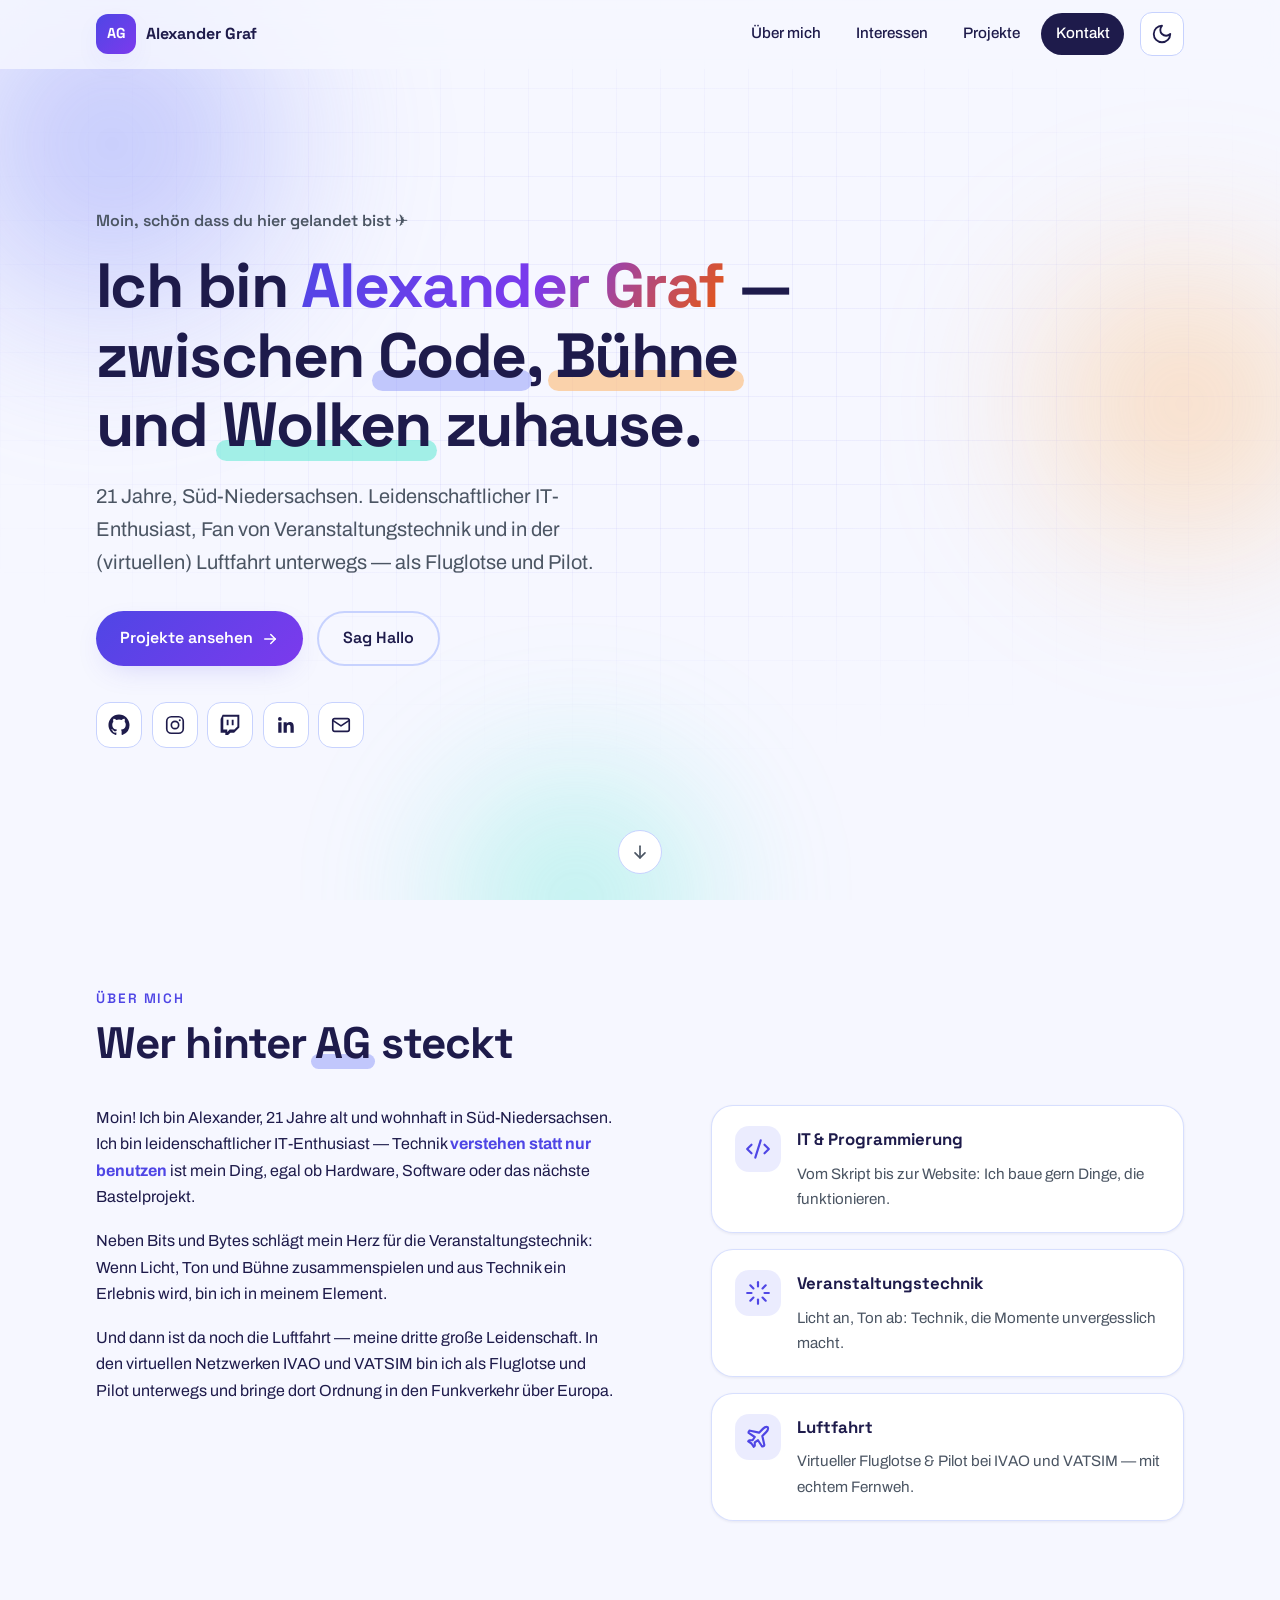
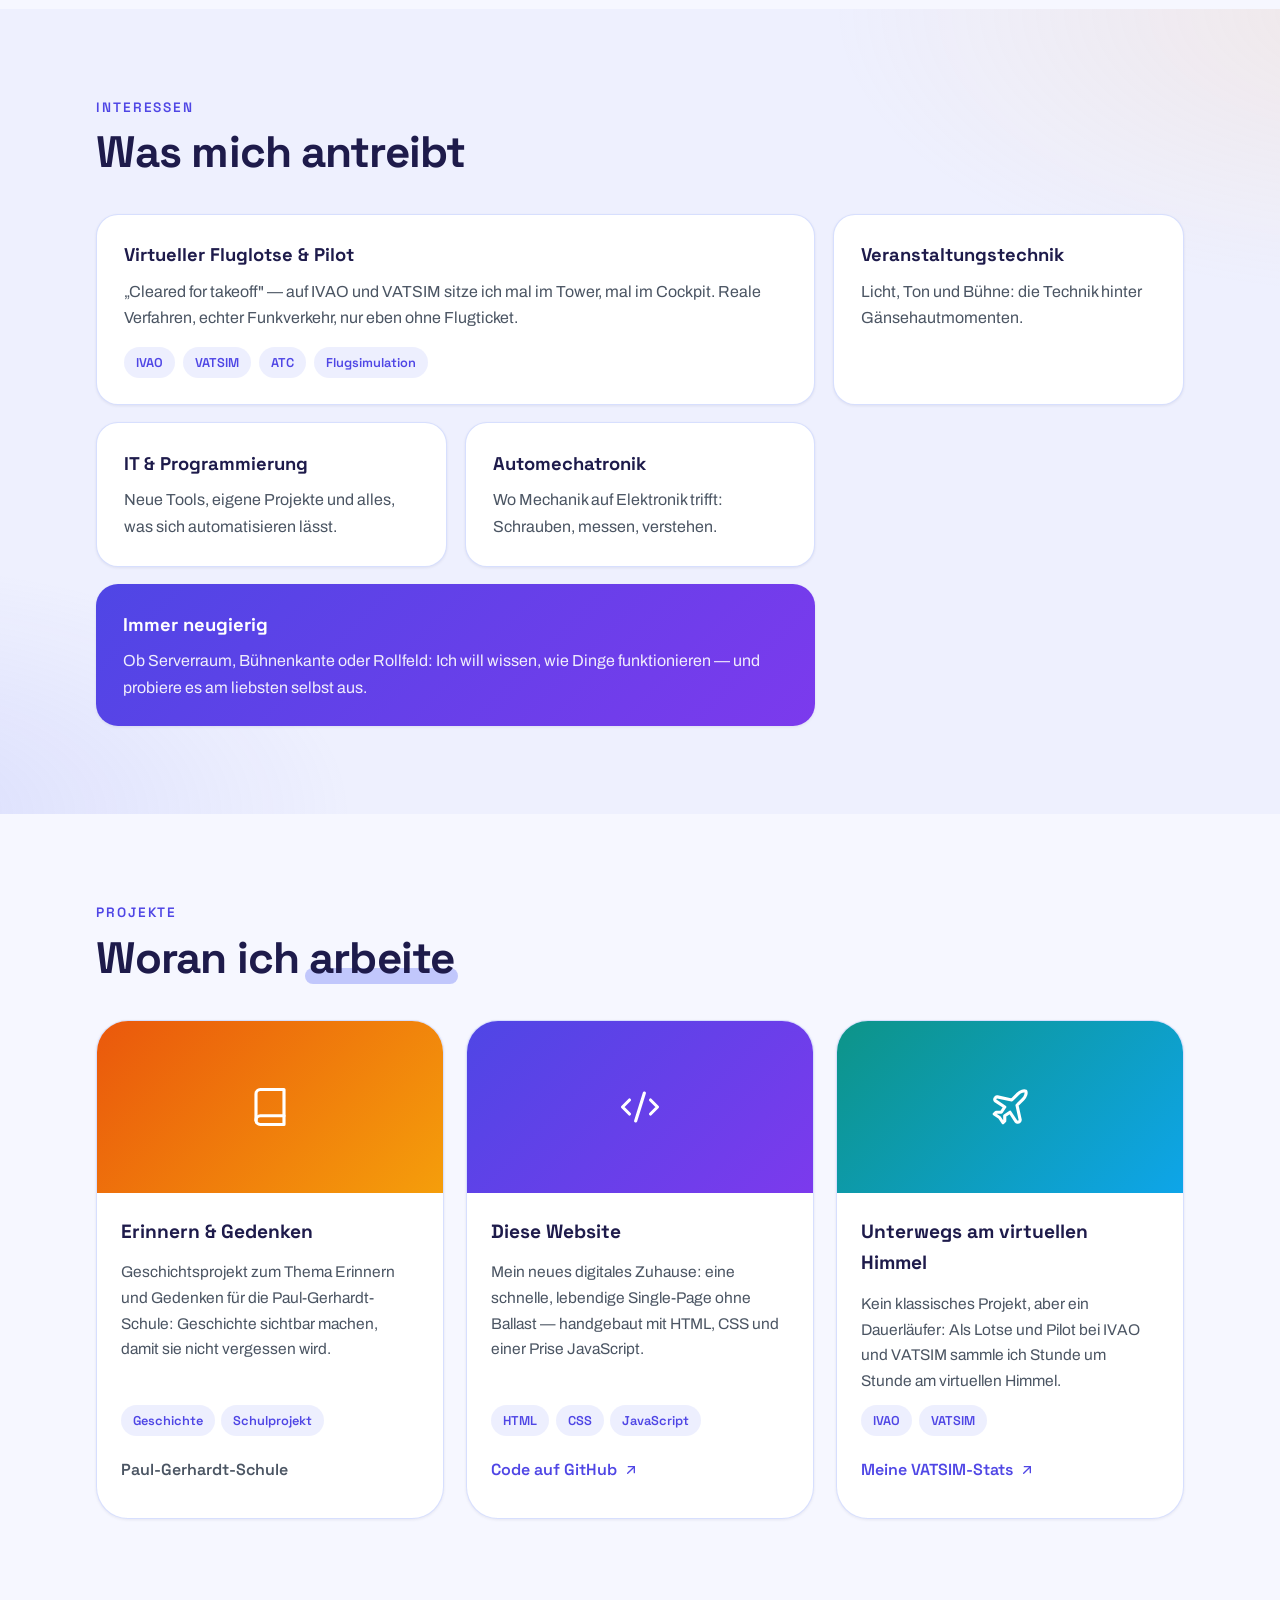
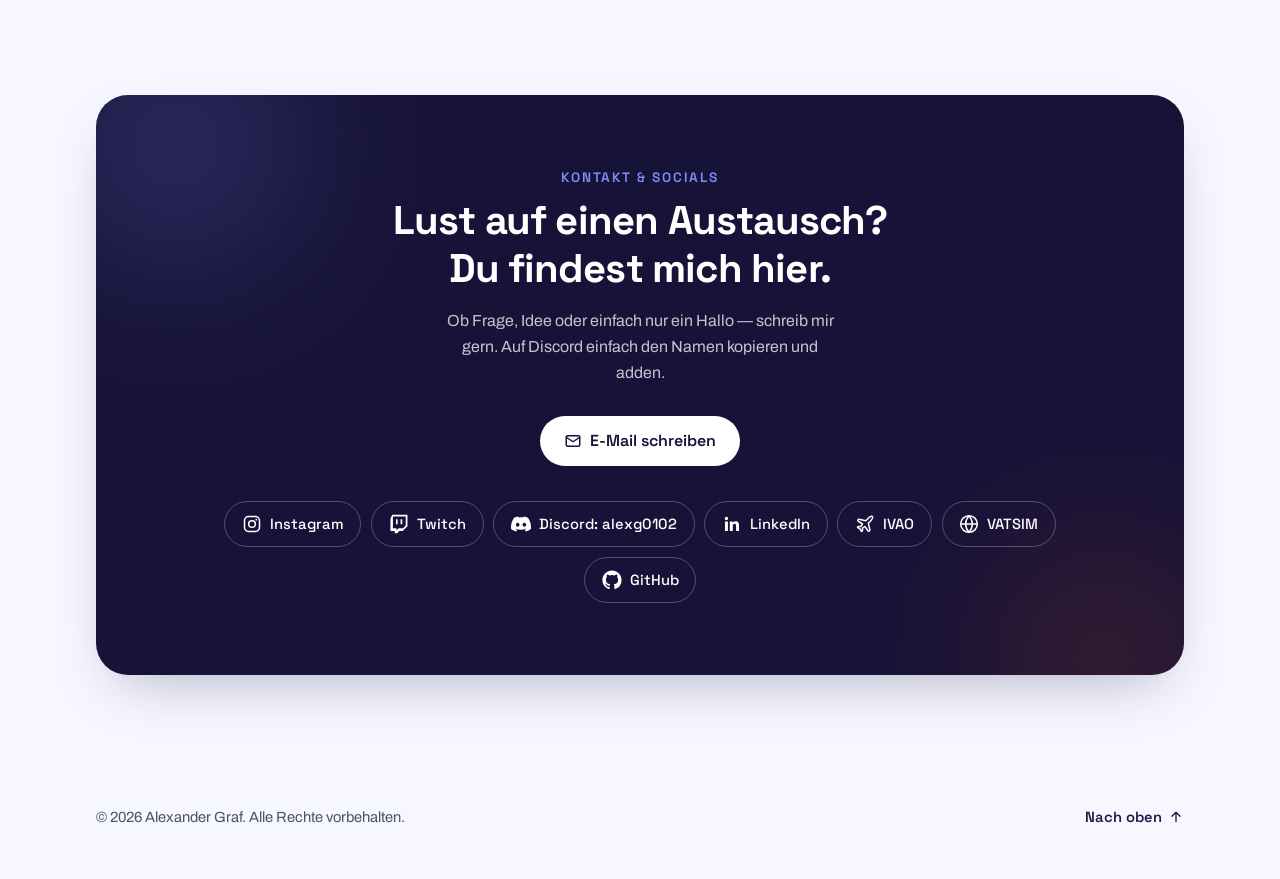
==== commit c84dc857: "Add dark mode toggle Sun/moon toggle button in the navigation switches between light and dark theme." ====
--- a/index.html
+++ b/index.html
@@ -8,6 +8,15 @@
   <meta property="og:title" content="Alexander Graf — Portfolio">
   <meta property="og:description" content="IT, Veranstaltungstechnik und Luftfahrt — das digitale Zuhause von Alexander Graf.">
   <meta property="og:type" content="website">
+  <script>
+    // Theme vor dem ersten Rendern setzen, damit nichts aufblitzt
+    (function () {
+      var saved = localStorage.getItem('theme');
+      if (saved === 'dark' || (!saved && window.matchMedia('(prefers-color-scheme: dark)').matches)) {
+        document.documentElement.classList.add('dark-mode');
+      }
+    })();
+  </script>
   <link rel="preconnect" href="https://fonts.googleapis.com">
   <link rel="preconnect" href="https://fonts.gstatic.com" crossorigin>
   <link href="https://fonts.googleapis.com/css2?family=Archivo:wght@400;500;600&family=Space+Grotesk:wght@400;500;600;700&display=swap" rel="stylesheet">
@@ -23,16 +32,22 @@
         <span class="nav-logo-badge">AG</span>
         <span class="nav-logo-text">Alexander&nbsp;Graf</span>
       </a>
-      <button class="nav-toggle" aria-expanded="false" aria-controls="nav-menu" aria-label="Menü öffnen">
-        <svg class="icon-menu" width="24" height="24" viewBox="0 0 24 24" fill="none" stroke="currentColor" stroke-width="2" stroke-linecap="round" aria-hidden="true"><line x1="4" y1="7" x2="20" y2="7"/><line x1="4" y1="12" x2="20" y2="12"/><line x1="4" y1="17" x2="20" y2="17"/></svg>
-        <svg class="icon-close" width="24" height="24" viewBox="0 0 24 24" fill="none" stroke="currentColor" stroke-width="2" stroke-linecap="round" aria-hidden="true"><line x1="6" y1="6" x2="18" y2="18"/><line x1="18" y1="6" x2="6" y2="18"/></svg>
-      </button>
       <ul class="nav-menu" id="nav-menu">
         <li><a href="#ueber-mich">Über mich</a></li>
         <li><a href="#interessen">Interessen</a></li>
         <li><a href="#projekte">Projekte</a></li>
         <li><a class="nav-cta" href="#kontakt">Kontakt</a></li>
       </ul>
+      <div class="nav-actions">
+        <button class="theme-toggle" id="themeToggle" type="button" aria-label="Dunklen Modus einschalten">
+          <svg class="icon-moon" width="22" height="22" viewBox="0 0 24 24" fill="none" stroke="currentColor" stroke-width="2" stroke-linecap="round" stroke-linejoin="round" aria-hidden="true"><path d="M12 3a6 6 0 0 0 9 9 9 9 0 1 1-9-9Z"/></svg>
+          <svg class="icon-sun" width="22" height="22" viewBox="0 0 24 24" fill="none" stroke="currentColor" stroke-width="2" stroke-linecap="round" stroke-linejoin="round" aria-hidden="true"><circle cx="12" cy="12" r="4"/><path d="M12 2v2"/><path d="M12 20v2"/><path d="m4.93 4.93 1.41 1.41"/><path d="m17.66 17.66 1.41 1.41"/><path d="M2 12h2"/><path d="M20 12h2"/><path d="m6.34 17.66-1.41 1.41"/><path d="m19.07 4.93-1.41 1.41"/></svg>
+        </button>
+        <button class="nav-toggle" aria-expanded="false" aria-controls="nav-menu" aria-label="Menü öffnen">
+          <svg class="icon-menu" width="24" height="24" viewBox="0 0 24 24" fill="none" stroke="currentColor" stroke-width="2" stroke-linecap="round" aria-hidden="true"><line x1="4" y1="7" x2="20" y2="7"/><line x1="4" y1="12" x2="20" y2="12"/><line x1="4" y1="17" x2="20" y2="17"/></svg>
+          <svg class="icon-close" width="24" height="24" viewBox="0 0 24 24" fill="none" stroke="currentColor" stroke-width="2" stroke-linecap="round" aria-hidden="true"><line x1="6" y1="6" x2="18" y2="18"/><line x1="18" y1="6" x2="6" y2="18"/></svg>
+        </button>
+      </div>
     </nav>
   </header>
 
--- a/css/style.css
+++ b/css/style.css
@@ -71,7 +71,7 @@
   left: 1rem;
   z-index: 1000;
   padding: 0.6rem 1rem;
-  background: var(--color-primary);
+  background: #4F46E5;
   color: var(--color-on-primary);
   border-radius: var(--radius-md);
   text-decoration: none;
@@ -136,13 +136,18 @@
 .nav {
   display: flex;
   align-items: center;
-  justify-content: space-between;
   gap: 1rem;
   width: min(100% - 2.5rem, 68rem);
   margin-inline: auto;
   min-height: 68px;
 }
 
+.nav-actions {
+  display: flex;
+  align-items: center;
+  gap: 0.5rem;
+}
+
 .nav-logo {
   display: inline-flex;
   align-items: center;
@@ -157,7 +162,7 @@
   width: 40px;
   height: 40px;
   border-radius: 12px;
-  background: linear-gradient(135deg, var(--color-primary), #7C3AED);
+  background: linear-gradient(135deg, #4F46E5, #7C3AED);
   color: #fff;
   font-size: 0.9rem;
   box-shadow: var(--shadow-md);
@@ -168,7 +173,7 @@
   align-items: center;
   gap: 0.4rem;
   list-style: none;
-  margin: 0;
+  margin: 0 0 0 auto;
   padding: 0;
 }
 .nav-menu a {
@@ -181,8 +186,8 @@
   color: var(--color-fg);
   transition: background-color 0.2s, color 0.2s;
 }
-.nav-menu a:hover { background: rgba(129, 140, 248, 0.16); color: var(--color-primary); }
-.nav-menu a.is-active { background: rgba(129, 140, 248, 0.2); color: var(--color-primary); }
+.nav-menu a:hover:not(.nav-cta) { background: rgba(129, 140, 248, 0.16); color: var(--color-primary); }
+.nav-menu a.is-active:not(.nav-cta) { background: rgba(129, 140, 248, 0.2); color: var(--color-primary); }
 
 .nav-menu .nav-cta {
   background: var(--color-fg);
@@ -206,6 +211,28 @@
 .nav-toggle[aria-expanded="true"] .icon-menu { display: none; }
 .nav-toggle[aria-expanded="true"] .icon-close { display: block; }
 
+.theme-toggle {
+  display: flex;
+  align-items: center;
+  justify-content: center;
+  width: 44px;
+  height: 44px;
+  border: 1px solid var(--color-border);
+  border-radius: 12px;
+  background: var(--color-surface);
+  color: var(--color-fg);
+  cursor: pointer;
+  transition: color 0.2s, border-color 0.2s, transform 0.2s var(--ease-out);
+}
+.theme-toggle:hover {
+  color: var(--color-primary);
+  border-color: var(--color-primary);
+  transform: translateY(-1px);
+}
+.theme-toggle .icon-sun { display: none; }
+.dark-mode .theme-toggle .icon-sun { display: block; }
+.dark-mode .theme-toggle .icon-moon { display: none; }
+
 /* ============ Buttons ============ */
 
 .btn {
@@ -226,7 +253,7 @@
 .btn:active { transform: translateY(0) scale(0.98); }
 
 .btn-primary {
-  background: linear-gradient(135deg, var(--color-primary), #7C3AED);
+  background: linear-gradient(135deg, #4F46E5, #7C3AED);
   color: var(--color-on-primary);
   box-shadow: var(--shadow-md);
 }
@@ -698,6 +725,7 @@
   .section { padding: 4rem 0; }
 
   .nav-toggle { display: flex; }
+  .nav-actions { margin-left: auto; }
   .nav-menu {
     position: absolute;
     top: calc(100% + 0.5rem);
@@ -721,6 +749,66 @@
   .hero-scroll { display: none; }
 }
 
+/* ============ Dark Mode ============ */
+
+.dark-mode {
+  --color-primary: #818CF8;
+  --color-bg: #12111F;
+  --color-surface: #1E1C33;
+  --color-fg: #EDEDF7;
+  --color-fg-muted: #A7A5C4;
+  --color-border: #37345C;
+
+  --shadow-sm: 0 1px 3px rgba(0, 0, 0, 0.4);
+  --shadow-md: 0 10px 30px -12px rgba(0, 0, 0, 0.55);
+  --shadow-lg: 0 24px 60px -24px rgba(0, 0, 0, 0.7);
+}
+
+.dark-mode body { background: var(--color-bg); color: var(--color-fg); }
+
+.dark-mode .site-header { background: rgba(18, 17, 31, 0.82); }
+.dark-mode .site-header.is-scrolled { border-bottom-color: rgba(55, 52, 92, 0.7); }
+
+.dark-mode .nav-menu a:hover:not(.nav-cta) { background: rgba(129, 140, 248, 0.14); }
+.dark-mode .nav-menu a.is-active:not(.nav-cta) { background: rgba(129, 140, 248, 0.18); }
+.dark-mode .nav-menu .nav-cta { background: #EDEDF7; color: #12111F; }
+.dark-mode .nav-menu .nav-cta:hover { background: #4F46E5; color: #fff; }
+
+.dark-mode .hl-indigo::after { background: rgba(99, 102, 241, 0.42); }
+.dark-mode .hl-orange::after { background: rgba(234, 88, 12, 0.45); }
+.dark-mode .hl-teal::after { background: rgba(13, 148, 136, 0.5); }
+
+.dark-mode .blob { opacity: 0.32; }
+.dark-mode .hero-grid {
+  background-image:
+    linear-gradient(rgba(129, 140, 248, 0.07) 1px, transparent 1px),
+    linear-gradient(90deg, rgba(129, 140, 248, 0.07) 1px, transparent 1px);
+}
+
+.dark-mode .section-tint {
+  background:
+    radial-gradient(60rem 30rem at 110% 0%, rgba(234, 88, 12, 0.1), transparent 60%),
+    radial-gradient(50rem 26rem at -10% 100%, rgba(99, 102, 241, 0.14), transparent 60%),
+    #161426;
+}
+
+.dark-mode .fact-card,
+.dark-mode .bento-card,
+.dark-mode .project-card {
+  border-color: rgba(82, 78, 130, 0.55);
+}
+
+.dark-mode .tag { background: rgba(129, 140, 248, 0.16); color: #A5B4FC; }
+.dark-mode .about-text strong { color: #A5B4FC; }
+.dark-mode .section-kicker { color: #A5B4FC; }
+.dark-mode .project-link { color: #A5B4FC; }
+.dark-mode .project-link-muted { color: var(--color-fg-muted); }
+
+.dark-mode .contact-card {
+  border: 1px solid rgba(129, 140, 248, 0.3);
+  background: #14112B;
+}
+
 /* ============ Reduced Motion ============ */
 
 @media (prefers-reduced-motion: reduce) {
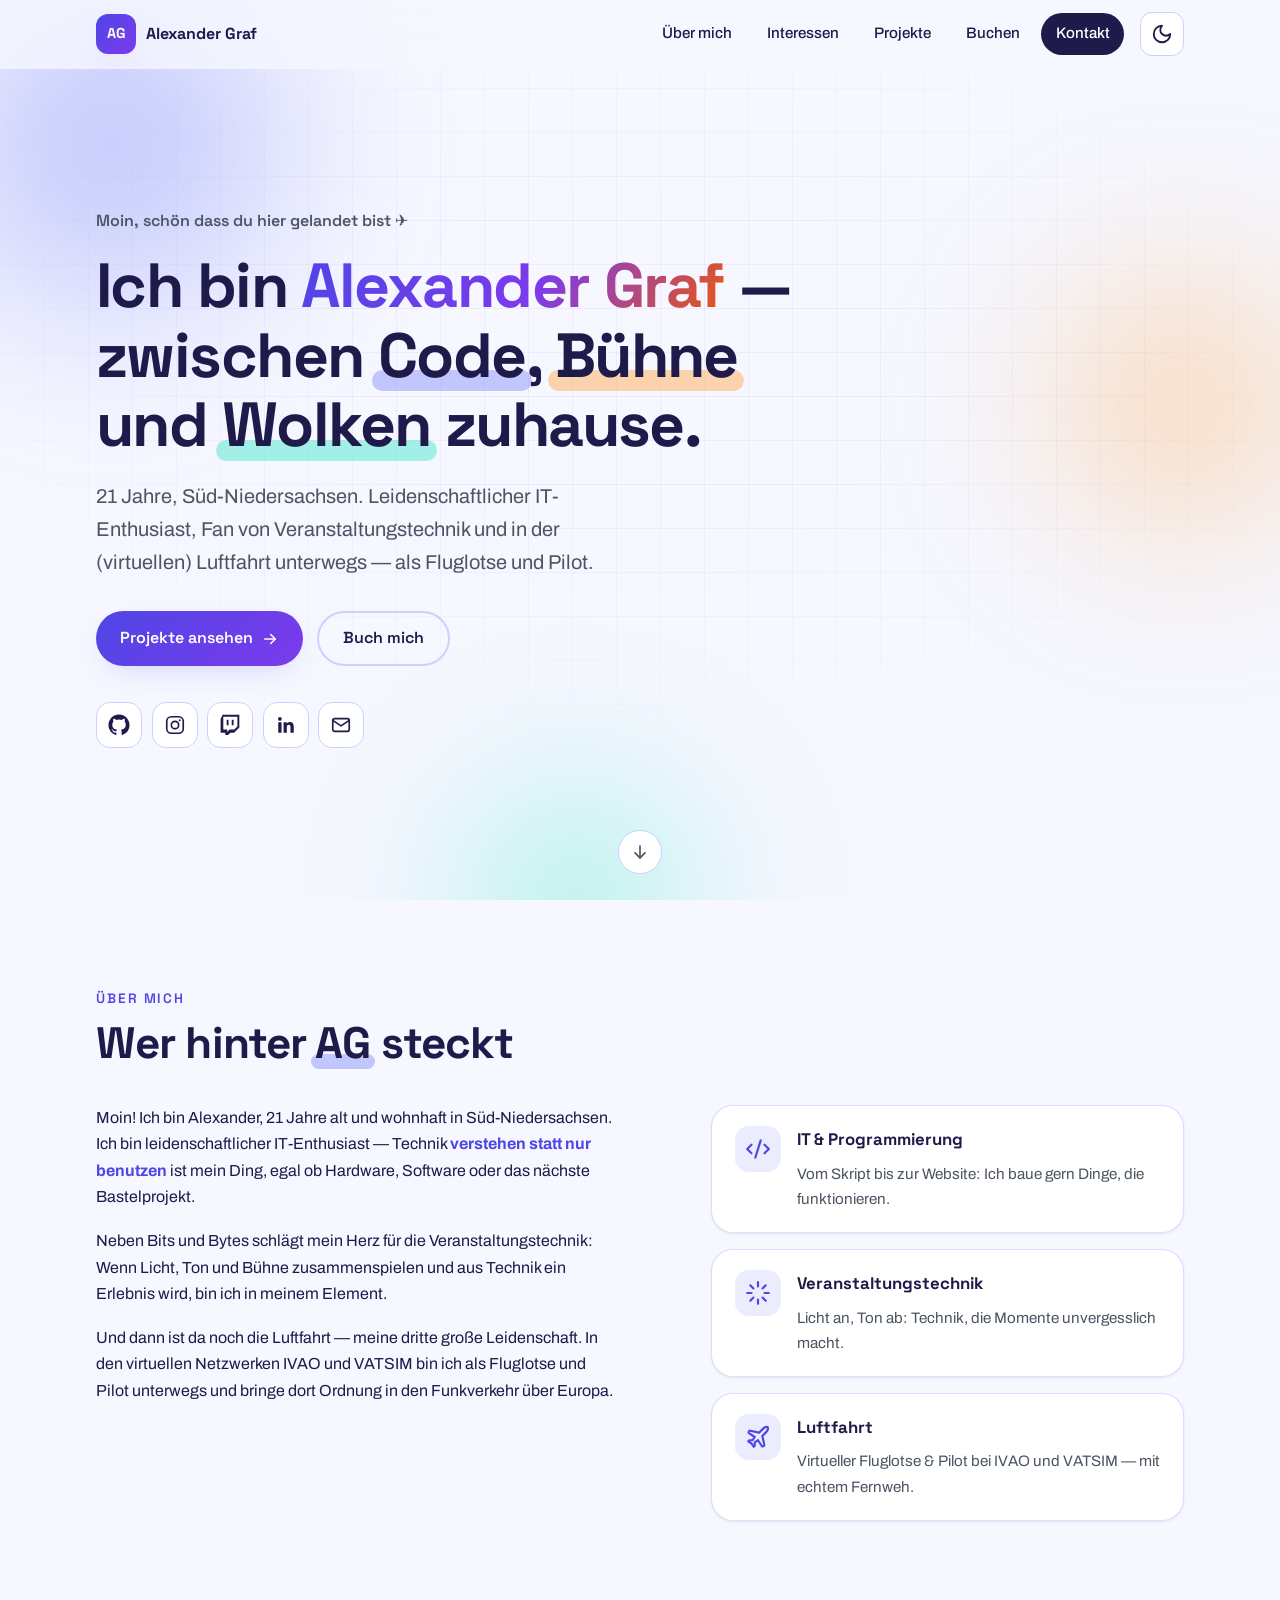
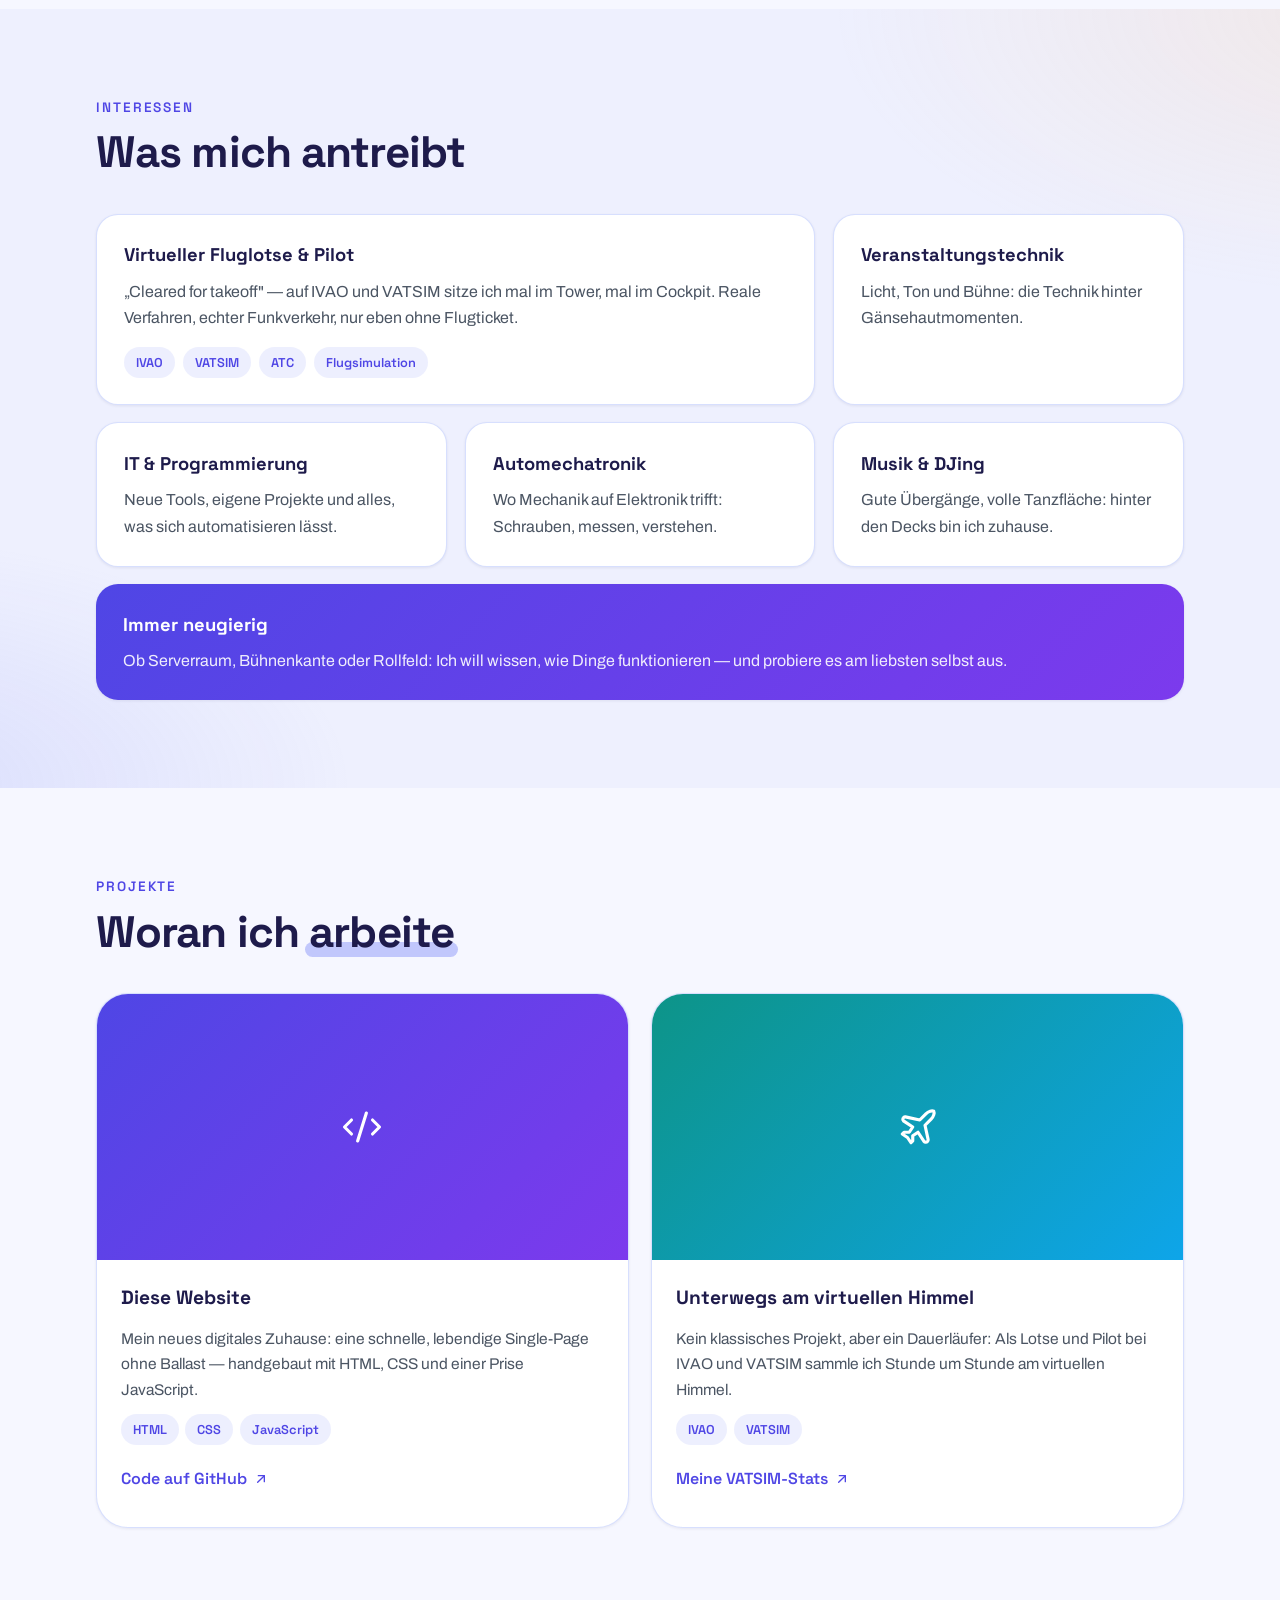
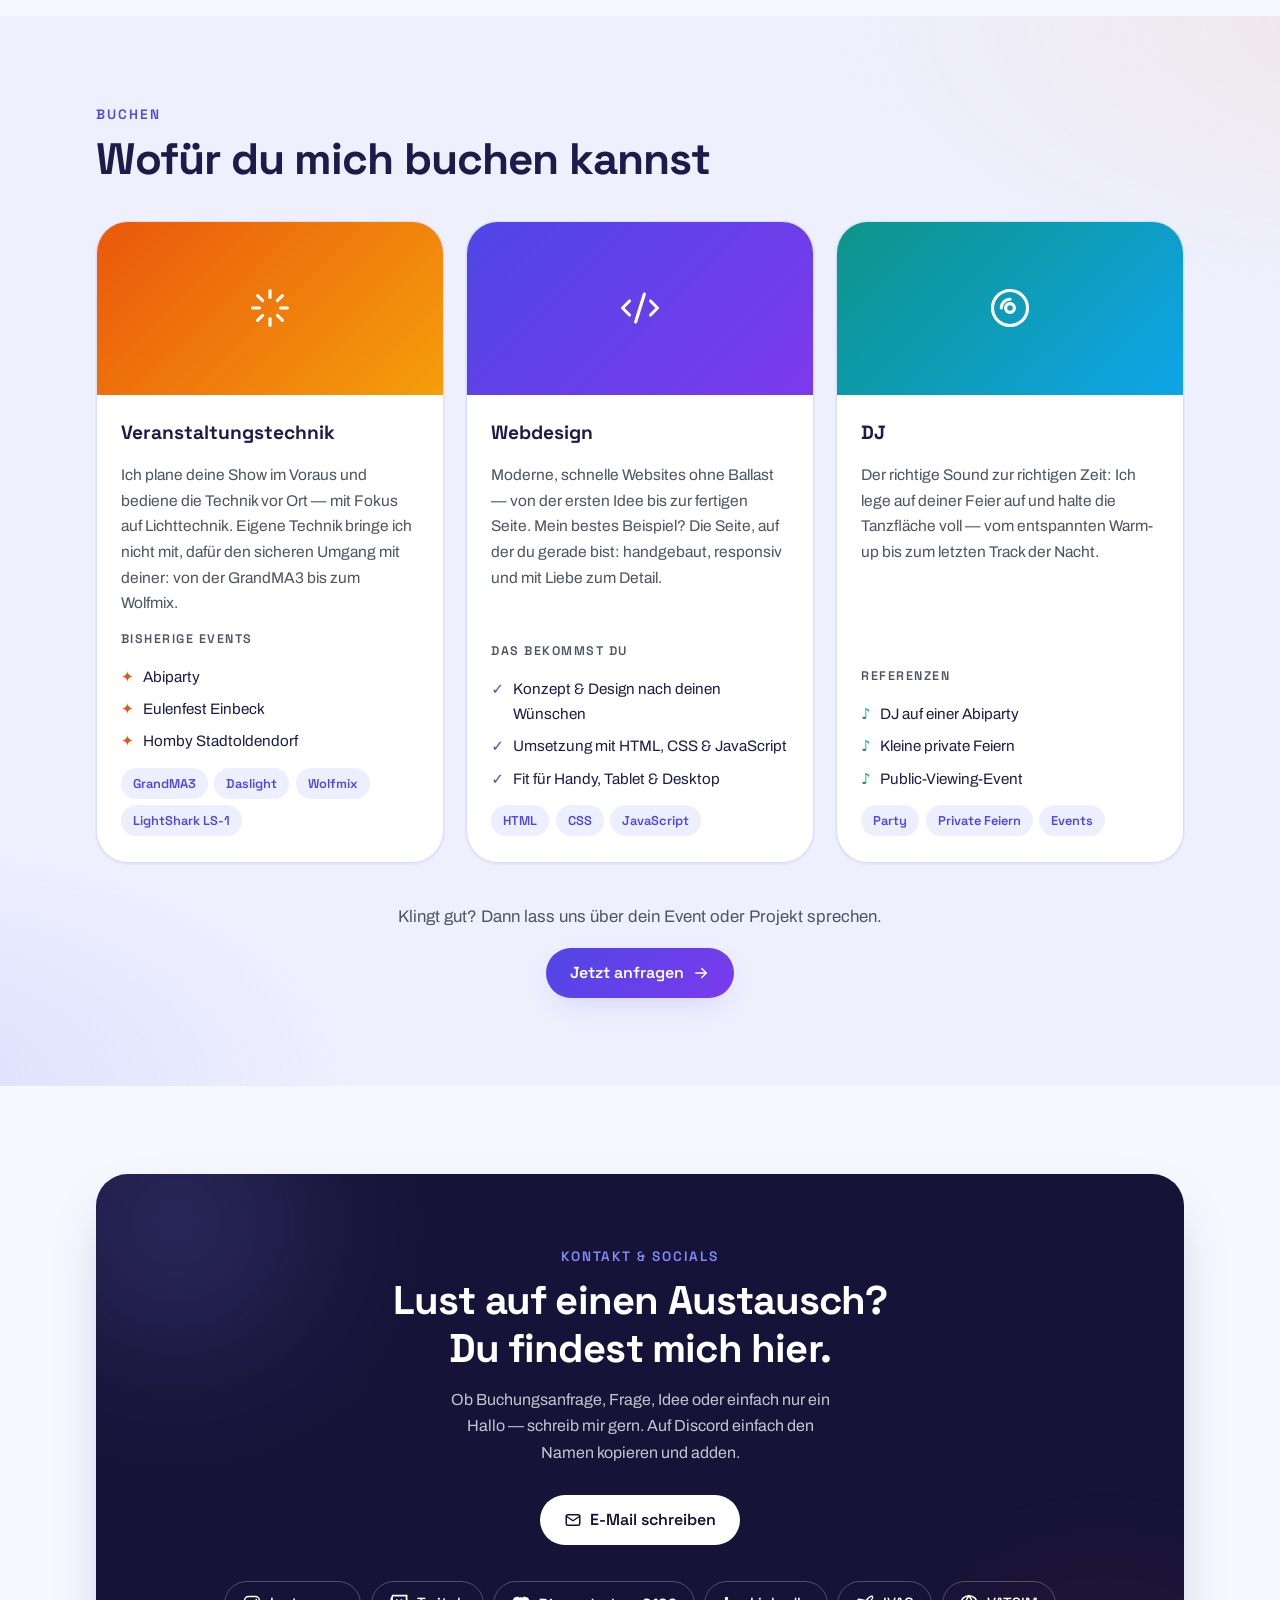
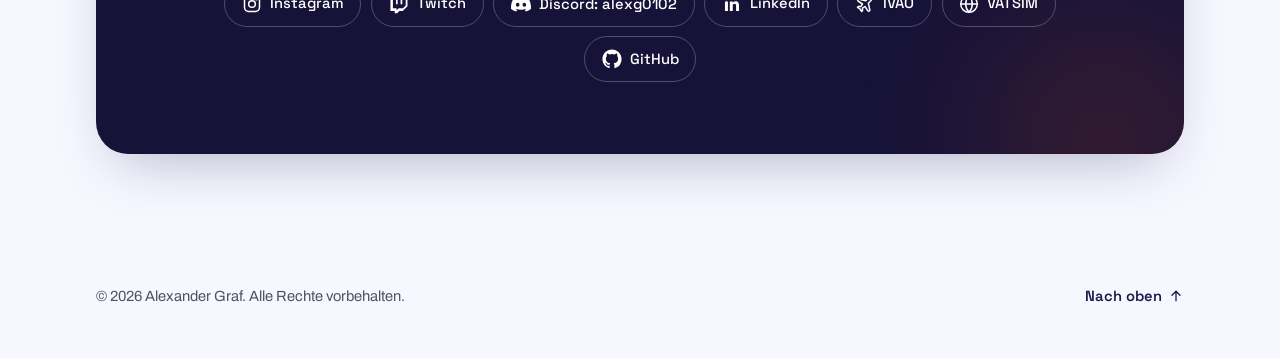
==== commit 2dea718a: "Update website to v4: add booking section and DJing interest Replaces the site content with the v4 i" ====
--- a/index.html
+++ b/index.html
@@ -4,9 +4,9 @@
   <meta charset="UTF-8">
   <meta name="viewport" content="width=device-width, initial-scale=1">
   <title>Alexander Graf — Portfolio</title>
-  <meta name="description" content="Alexander Graf, 21, aus Süd-Niedersachsen: IT-Enthusiast, Veranstaltungstechniker im Herzen und in der virtuellen Luftfahrt zuhause. Projekte, Interessen und Kontakt.">
+  <meta name="description" content="Alexander Graf, 21, aus Süd-Niedersachsen: IT-Enthusiast, Veranstaltungstechniker im Herzen und in der virtuellen Luftfahrt zuhause. Buchbar für Veranstaltungstechnik, Webdesign und DJ-Auftritte.">
   <meta property="og:title" content="Alexander Graf — Portfolio">
-  <meta property="og:description" content="IT, Veranstaltungstechnik und Luftfahrt — das digitale Zuhause von Alexander Graf.">
+  <meta property="og:description" content="IT, Veranstaltungstechnik und Luftfahrt — das digitale Zuhause von Alexander Graf. Buchbar für Veranstaltungstechnik, Webdesign und DJ-Auftritte.">
   <meta property="og:type" content="website">
   <script>
     // Theme vor dem ersten Rendern setzen, damit nichts aufblitzt
@@ -36,6 +36,7 @@
         <li><a href="#ueber-mich">Über mich</a></li>
         <li><a href="#interessen">Interessen</a></li>
         <li><a href="#projekte">Projekte</a></li>
+        <li><a href="#buchen">Buchen</a></li>
         <li><a class="nav-cta" href="#kontakt">Kontakt</a></li>
       </ul>
       <div class="nav-actions">
@@ -78,7 +79,7 @@
             Projekte ansehen
             <svg width="18" height="18" viewBox="0 0 24 24" fill="none" stroke="currentColor" stroke-width="2" stroke-linecap="round" stroke-linejoin="round" aria-hidden="true"><path d="M5 12h14"/><path d="m13 6 6 6-6 6"/></svg>
           </a>
-          <a class="btn btn-ghost" href="#kontakt">Sag Hallo</a>
+          <a class="btn btn-ghost" href="#buchen">Buch mich</a>
         </div>
         <ul class="hero-socials reveal" style="--d:.32s" aria-label="Soziale Netzwerke">
           <li><a href="https://github.com/alexg0102" target="_blank" rel="noopener" aria-label="GitHub">
@@ -178,7 +179,11 @@
             <h3>Automechatronik</h3>
             <p>Wo Mechanik auf Elektronik trifft: Schrauben, messen, verstehen.</p>
           </article>
-          <article class="bento-card bento-wide bento-accent reveal" style="--d:.28s">
+          <article class="bento-card reveal" style="--d:.28s">
+            <h3>Musik &amp; DJing</h3>
+            <p>Gute Übergänge, volle Tanzfläche: hinter den Decks bin ich zuhause.</p>
+          </article>
+          <article class="bento-card bento-full bento-accent reveal" style="--d:.35s">
             <h3>Immer neugierig</h3>
             <p>Ob Serverraum, Bühnenkante oder Rollfeld: Ich will wissen, wie Dinge funktionieren — und probiere es am liebsten selbst aus.</p>
           </article>
@@ -191,21 +196,8 @@
       <div class="container">
         <p class="section-kicker reveal">Projekte</p>
         <h2 class="section-title reveal">Woran ich <span class="hl hl-indigo">arbeite</span></h2>
-        <div class="projects-grid">
+        <div class="projects-grid projects-grid-2">
           <article class="project-card reveal">
-            <div class="project-visual project-visual-orange" aria-hidden="true">
-              <svg width="42" height="42" viewBox="0 0 24 24" fill="none" stroke="currentColor" stroke-width="1.8" stroke-linecap="round" stroke-linejoin="round"><path d="M4 19.5A2.5 2.5 0 0 1 6.5 17H20"/><path d="M6.5 2H20v20H6.5A2.5 2.5 0 0 1 4 19.5v-15A2.5 2.5 0 0 1 6.5 2z"/></svg>
-            </div>
-            <div class="project-body">
-              <h3>Erinnern &amp; Gedenken</h3>
-              <p>Geschichtsprojekt zum Thema Erinnern und Gedenken für die Paul-Gerhardt-Schule: Geschichte sichtbar machen, damit sie nicht vergessen wird.</p>
-              <div class="project-meta">
-                <span class="tag">Geschichte</span><span class="tag">Schulprojekt</span>
-              </div>
-              <span class="project-link project-link-muted">Paul-Gerhardt-Schule</span>
-            </div>
-          </article>
-          <article class="project-card reveal" style="--d:.08s">
             <div class="project-visual project-visual-indigo" aria-hidden="true">
               <svg width="42" height="42" viewBox="0 0 24 24" fill="none" stroke="currentColor" stroke-width="1.8" stroke-linecap="round" stroke-linejoin="round"><path d="m18 16 4-4-4-4"/><path d="m6 8-4 4 4 4"/><path d="m14.5 4-5 16"/></svg>
             </div>
@@ -221,7 +213,7 @@
               </a>
             </div>
           </article>
-          <article class="project-card reveal" style="--d:.16s">
+          <article class="project-card reveal" style="--d:.08s">
             <div class="project-visual project-visual-teal" aria-hidden="true">
               <svg width="42" height="42" viewBox="0 0 24 24" fill="none" stroke="currentColor" stroke-width="1.8" stroke-linecap="round" stroke-linejoin="round"><path d="M17.8 19.2 16 11l3.5-3.5C21 6 21.5 4 21 3c-1-.5-3 0-4.5 1.5L13 8 4.8 6.2c-.5-.1-.9.1-1.1.5l-.3.5c-.2.5-.1 1 .3 1.3L9 12l-2 3H4l-1 1 3 2 2 3 1-1v-3l3-2 3.5 5.3c.3.4.8.5 1.3.3l.5-.2c.4-.3.6-.7.5-1.2z"/></svg>
             </div>
@@ -237,6 +229,88 @@
               </a>
             </div>
           </article>
+        </div>
+      </div>
+    </section>
+
+    <!-- ============ BUCHEN ============ -->
+    <section class="section section-tint" id="buchen">
+      <div class="container">
+        <p class="section-kicker reveal">Buchen</p>
+        <h2 class="section-title reveal">Wofür du mich <span class="hl hl-teal">buchen</span> kannst</h2>
+        <div class="projects-grid services-grid">
+          <article class="project-card service-card reveal">
+            <div class="project-visual project-visual-orange" aria-hidden="true">
+              <svg width="42" height="42" viewBox="0 0 24 24" fill="none" stroke="currentColor" stroke-width="1.8" stroke-linecap="round" stroke-linejoin="round"><path d="M12 2v4"/><path d="m16.2 7.8 2.9-2.9"/><path d="M18 12h4"/><path d="m16.2 16.2 2.9 2.9"/><path d="M12 18v4"/><path d="m4.9 19.1 2.9-2.9"/><path d="M2 12h4"/><path d="m4.9 4.9 2.9 2.9"/></svg>
+            </div>
+            <div class="project-body">
+              <h3>Veranstaltungstechnik</h3>
+              <p>
+                Ich plane deine Show im Voraus und bediene die Technik vor Ort — mit Fokus auf
+                Lichttechnik. Eigene Technik bringe ich nicht mit, dafür den sicheren Umgang
+                mit deiner: von der GrandMA3 bis zum Wolfmix.
+              </p>
+              <p class="service-refs-title">Bisherige Events</p>
+              <ul class="service-refs service-refs-spark">
+                <li>Abiparty</li>
+                <li>Eulenfest Einbeck</li>
+                <li>Homby Stadtoldendorf</li>
+              </ul>
+              <div class="project-meta">
+                <span class="tag">GrandMA3</span><span class="tag">Daslight</span><span class="tag">Wolfmix</span><span class="tag">LightShark LS-1</span>
+              </div>
+            </div>
+          </article>
+          <article class="project-card service-card reveal" style="--d:.08s">
+            <div class="project-visual project-visual-indigo" aria-hidden="true">
+              <svg width="42" height="42" viewBox="0 0 24 24" fill="none" stroke="currentColor" stroke-width="1.8" stroke-linecap="round" stroke-linejoin="round"><path d="m18 16 4-4-4-4"/><path d="m6 8-4 4 4 4"/><path d="m14.5 4-5 16"/></svg>
+            </div>
+            <div class="project-body">
+              <h3>Webdesign</h3>
+              <p>
+                Moderne, schnelle Websites ohne Ballast — von der ersten Idee bis zur fertigen
+                Seite. Mein bestes Beispiel? Die Seite, auf der du gerade bist: handgebaut,
+                responsiv und mit Liebe zum Detail.
+              </p>
+              <p class="service-refs-title">Das bekommst du</p>
+              <ul class="service-refs">
+                <li>Konzept &amp; Design nach deinen Wünschen</li>
+                <li>Umsetzung mit HTML, CSS &amp; JavaScript</li>
+                <li>Fit für Handy, Tablet &amp; Desktop</li>
+              </ul>
+              <div class="project-meta">
+                <span class="tag">HTML</span><span class="tag">CSS</span><span class="tag">JavaScript</span>
+              </div>
+            </div>
+          </article>
+          <article class="project-card service-card reveal" style="--d:.16s">
+            <div class="project-visual project-visual-teal" aria-hidden="true">
+              <svg width="42" height="42" viewBox="0 0 24 24" fill="none" stroke="currentColor" stroke-width="1.8" stroke-linecap="round" stroke-linejoin="round"><circle cx="12" cy="12" r="10"/><circle cx="12" cy="12" r="2.5"/><path d="M7 12a5 5 0 0 1 5-5"/></svg>
+            </div>
+            <div class="project-body">
+              <h3>DJ</h3>
+              <p>
+                Der richtige Sound zur richtigen Zeit: Ich lege auf deiner Feier auf und halte
+                die Tanzfläche voll — vom entspannten Warm-up bis zum letzten Track der Nacht.
+              </p>
+              <p class="service-refs-title">Referenzen</p>
+              <ul class="service-refs service-refs-note">
+                <li>DJ auf einer Abiparty</li>
+                <li>Kleine private Feiern</li>
+                <li>Public-Viewing-Event</li>
+              </ul>
+              <div class="project-meta">
+                <span class="tag">Party</span><span class="tag">Private Feiern</span><span class="tag">Events</span>
+              </div>
+            </div>
+          </article>
+        </div>
+        <div class="services-cta reveal">
+          <p class="services-cta-text">Klingt gut? Dann lass uns über dein Event oder Projekt sprechen.</p>
+          <a class="btn btn-primary" href="#kontakt">
+            Jetzt anfragen
+            <svg width="18" height="18" viewBox="0 0 24 24" fill="none" stroke="currentColor" stroke-width="2" stroke-linecap="round" stroke-linejoin="round" aria-hidden="true"><path d="M5 12h14"/><path d="m13 6 6 6-6 6"/></svg>
+          </a>
         </div>
       </div>
     </section>
@@ -251,7 +325,7 @@
           </div>
           <p class="section-kicker section-kicker-light">Kontakt &amp; Socials</p>
           <h2 class="contact-title">Lust auf einen Austausch?<br>Du findest mich hier.</h2>
-          <p class="contact-sub">Ob Frage, Idee oder einfach nur ein Hallo — schreib mir gern. Auf Discord einfach den Namen kopieren und adden.</p>
+          <p class="contact-sub">Ob Buchungsanfrage, Frage, Idee oder einfach nur ein Hallo — schreib mir gern. Auf Discord einfach den Namen kopieren und adden.</p>
           <a class="btn btn-light" href="mailto:agraf.stadtoldendorf@gmail.com">
             <svg width="18" height="18" viewBox="0 0 24 24" fill="none" stroke="currentColor" stroke-width="2" stroke-linecap="round" stroke-linejoin="round" aria-hidden="true"><rect x="3" y="5" width="18" height="14" rx="2"/><path d="m3 7 9 6 9-6"/></svg>
             E-Mail schreiben
--- a/css/style.css
+++ b/css/style.css
@@ -497,6 +497,7 @@
 }
 .bento-card p { margin: 0; color: var(--color-fg-muted); }
 .bento-wide { grid-column: span 2; }
+.bento-full { grid-column: 1 / -1; }
 .bento-accent {
   background: linear-gradient(135deg, var(--color-primary), #7C3AED);
   border: none;
@@ -524,6 +525,7 @@
   grid-template-columns: repeat(3, 1fr);
   gap: 1.4rem;
 }
+.projects-grid-2 { grid-template-columns: repeat(2, 1fr); }
 
 .project-card {
   display: flex;
@@ -580,6 +582,55 @@
 .project-link svg { transition: transform 0.2s var(--ease-out); }
 .project-link:hover svg { transform: translate(2px, -2px); }
 .project-link-muted { color: var(--color-fg-muted); cursor: default; }
+
+/* ============ Buchen / Angebote ============ */
+
+.service-card .project-body { gap: 0.85rem; }
+.service-card .project-body > p:first-of-type { flex: 1; }
+
+.service-card .project-body > .service-refs-title {
+  flex: none;
+  margin: 0;
+  font-family: var(--font-display);
+  font-weight: 600;
+  font-size: 0.78rem;
+  letter-spacing: 0.12em;
+  text-transform: uppercase;
+  color: var(--color-fg-muted);
+}
+
+.service-refs {
+  list-style: none;
+  margin: 0;
+  padding: 0;
+  display: grid;
+  gap: 0.4rem;
+  font-size: 0.95rem;
+}
+.service-refs li {
+  display: flex;
+  align-items: baseline;
+  gap: 0.55rem;
+}
+.service-refs li::before {
+  content: "✓";
+  flex: none;
+  font-family: var(--font-display);
+  font-weight: 700;
+  color: var(--color-primary);
+}
+.service-refs-spark li::before { content: "✦"; color: var(--color-accent); }
+.service-refs-note li::before { content: "♪"; color: var(--color-teal); }
+
+.services-cta {
+  margin-top: 2.5rem;
+  text-align: center;
+}
+.services-cta-text {
+  margin: 0 0 1.1rem;
+  color: var(--color-fg-muted);
+  font-size: 1.05rem;
+}
 
 /* ============ Kontakt ============ */
 
@@ -719,6 +770,7 @@
   .bento { grid-template-columns: 1fr 1fr; }
   .bento-wide { grid-column: span 2; }
   .projects-grid { grid-template-columns: 1fr 1fr; }
+  .services-grid > .service-card:last-child { grid-column: span 2; }
 }
 
 @media (max-width: 640px) {
@@ -746,6 +798,7 @@
   .bento { grid-template-columns: 1fr; }
   .bento-wide { grid-column: auto; }
   .projects-grid { grid-template-columns: 1fr; }
+  .services-grid > .service-card:last-child { grid-column: auto; }
   .hero-scroll { display: none; }
 }
 
@@ -799,6 +852,9 @@
 }
 
 .dark-mode .tag { background: rgba(129, 140, 248, 0.16); color: #A5B4FC; }
+.dark-mode .service-refs li::before { color: #A5B4FC; }
+.dark-mode .service-refs-spark li::before { color: #FDBA74; }
+.dark-mode .service-refs-note li::before { color: #5EEAD4; }
 .dark-mode .about-text strong { color: #A5B4FC; }
 .dark-mode .section-kicker { color: #A5B4FC; }
 .dark-mode .project-link { color: #A5B4FC; }
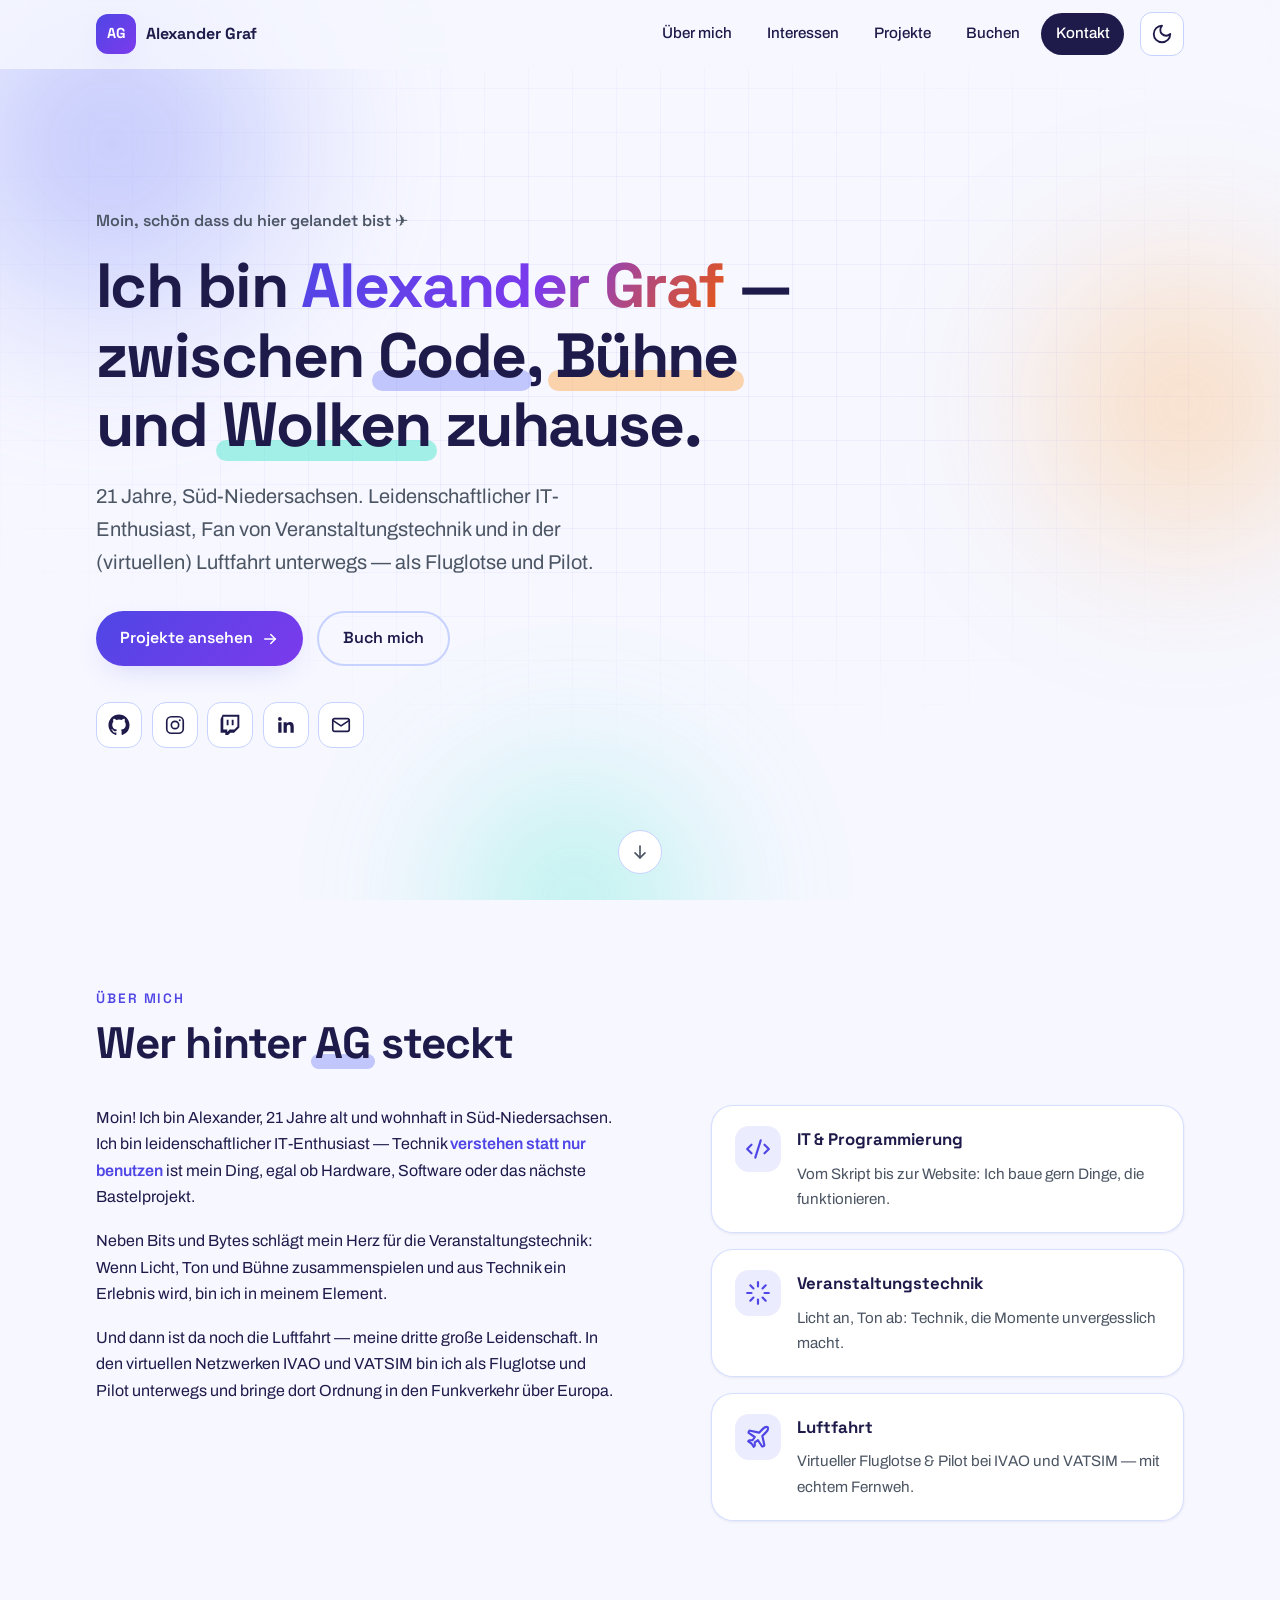
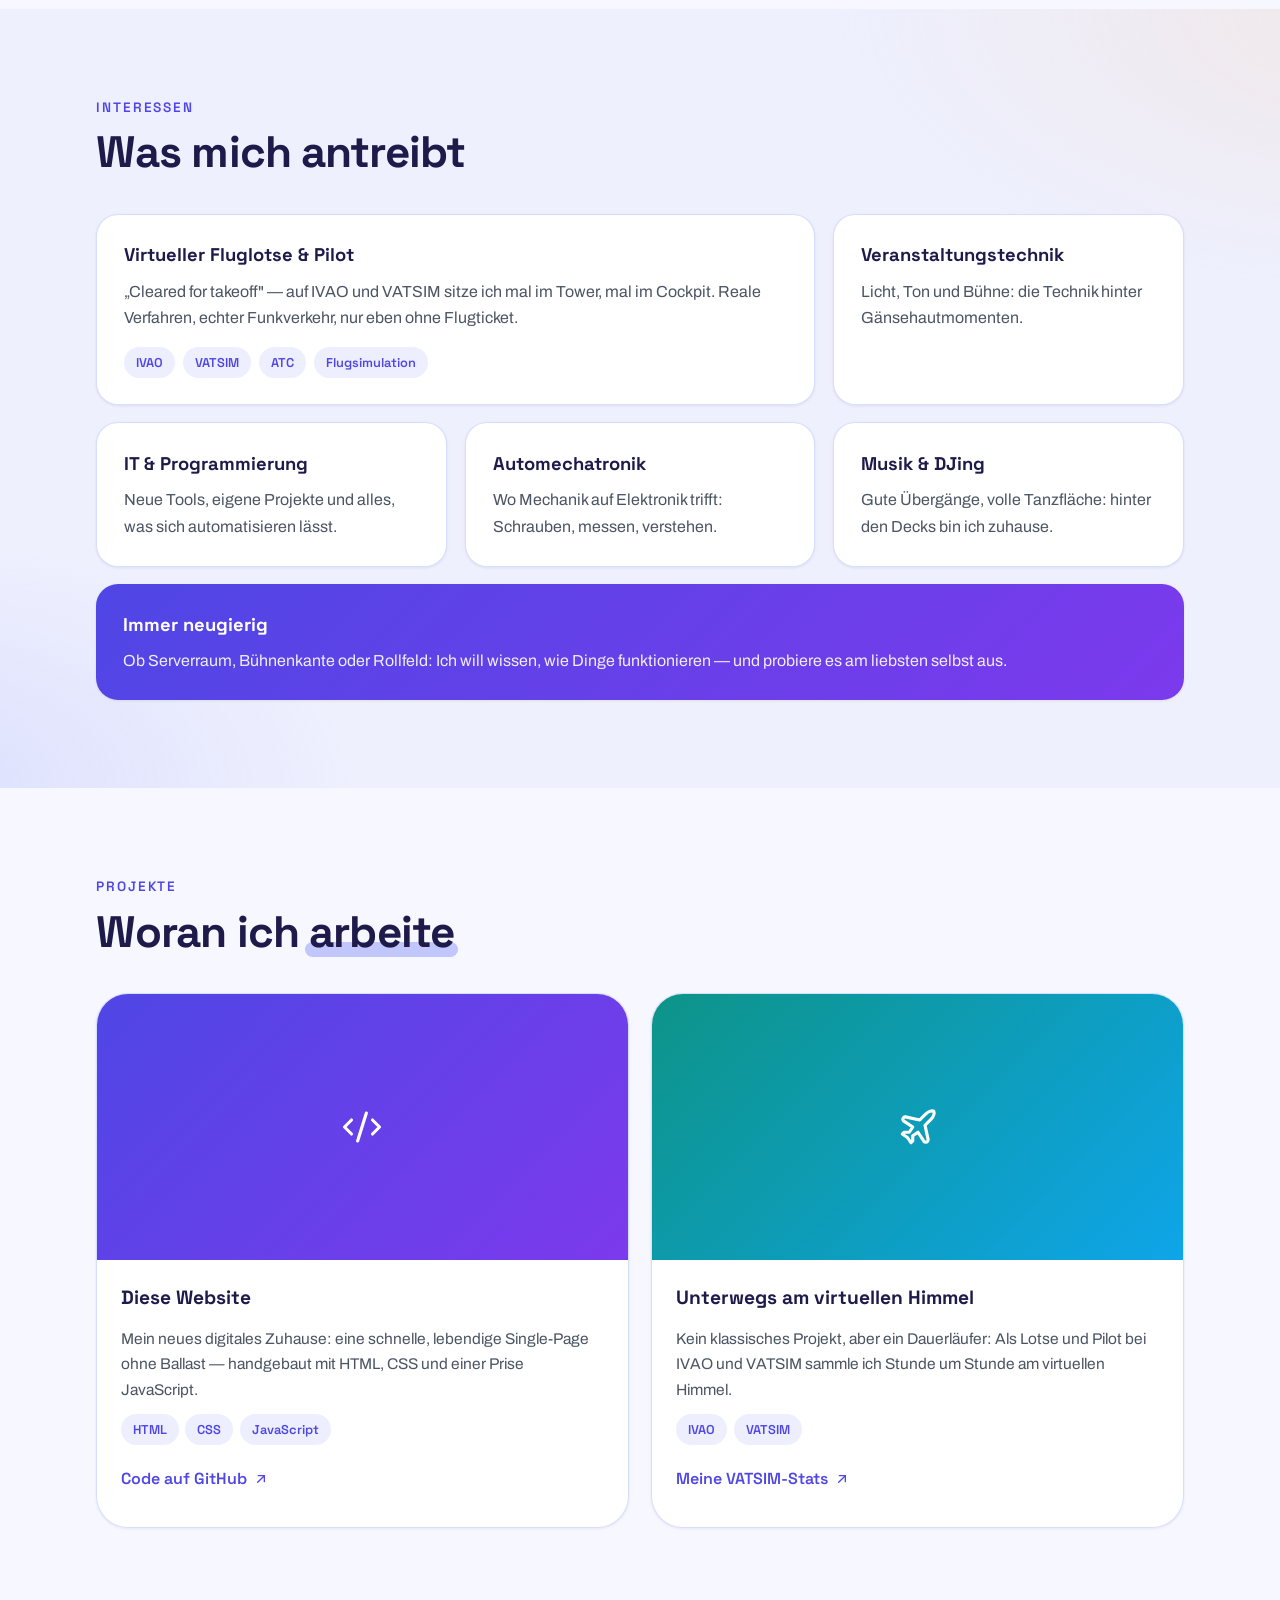
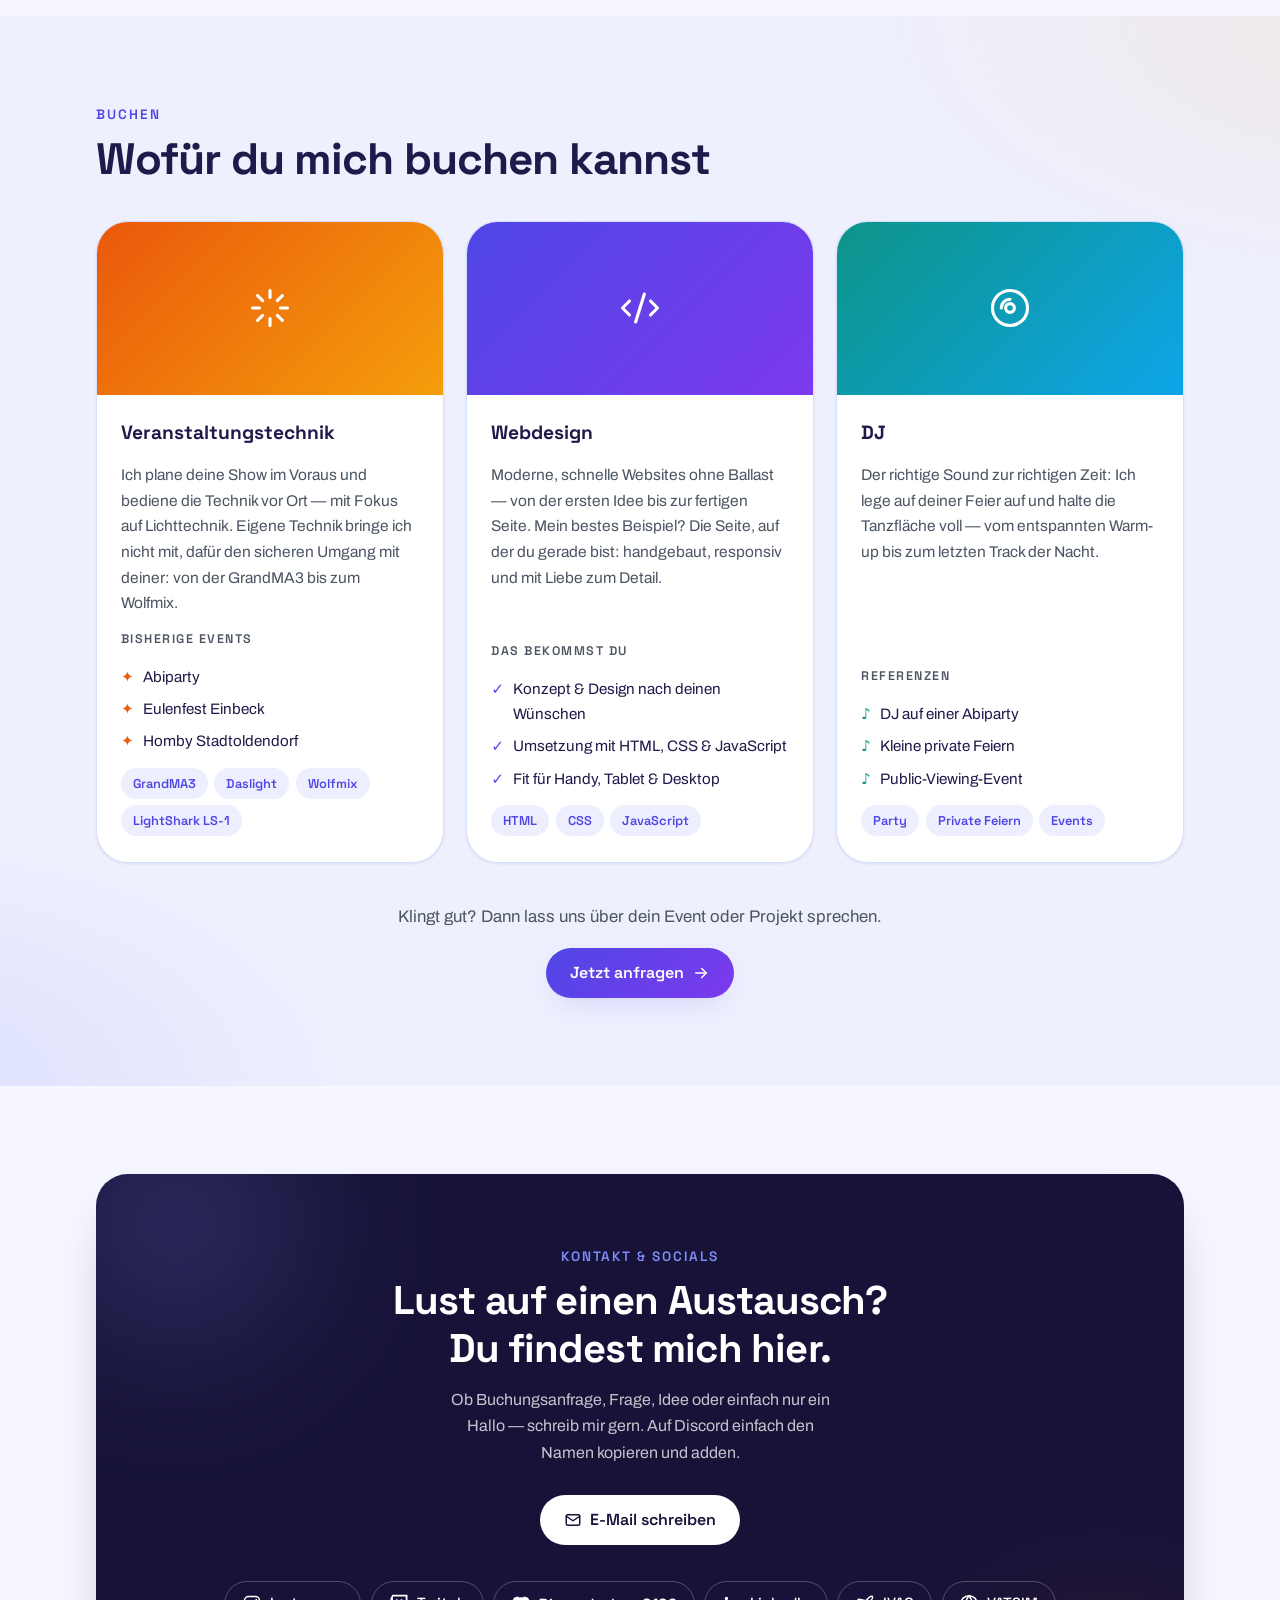
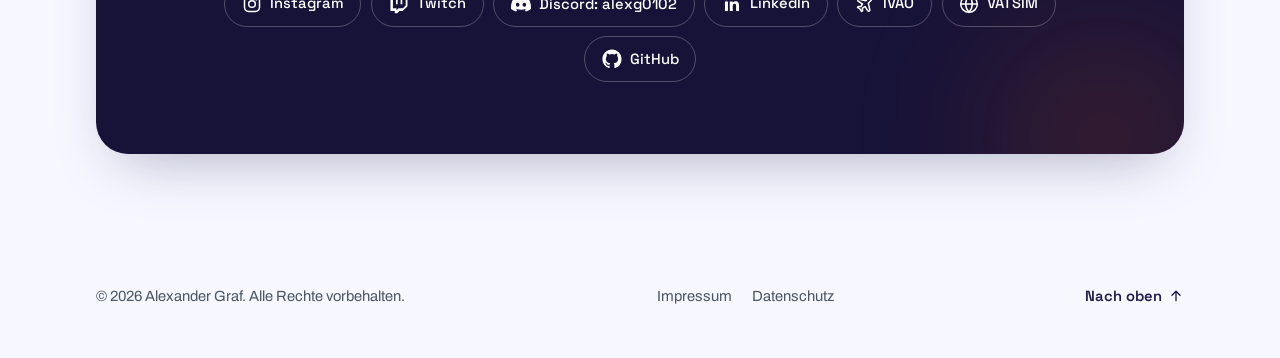
==== commit ea82a8b1: "Self-host fonts, add Impressum and Datenschutzerklärung Archivo and Space Grotesk are now served loc" ====
--- a/index.html
+++ b/index.html
@@ -17,9 +17,9 @@
       }
     })();
   </script>
-  <link rel="preconnect" href="https://fonts.googleapis.com">
-  <link rel="preconnect" href="https://fonts.gstatic.com" crossorigin>
-  <link href="https://fonts.googleapis.com/css2?family=Archivo:wght@400;500;600&family=Space+Grotesk:wght@400;500;600;700&display=swap" rel="stylesheet">
+  <link rel="preload" href="fonts/space-grotesk-latin-700-normal.woff2" as="font" type="font/woff2" crossorigin>
+  <link rel="preload" href="fonts/archivo-latin-400-normal.woff2" as="font" type="font/woff2" crossorigin>
+  <link rel="stylesheet" href="css/fonts.css">
   <link rel="stylesheet" href="css/style.css">
   <link rel="icon" href="data:image/svg+xml,<svg xmlns='http://www.w3.org/2000/svg' viewBox='0 0 100 100'><rect width='100' height='100' rx='24' fill='%234F46E5'/><text x='50' y='68' font-size='52' font-family='sans-serif' font-weight='700' fill='white' text-anchor='middle'>AG</text></svg>">
 </head>
@@ -370,6 +370,10 @@
   <footer class="site-footer">
     <div class="container footer-inner">
       <p>© <span id="year">2026</span> Alexander Graf. Alle Rechte vorbehalten.</p>
+      <ul class="footer-links">
+        <li><a href="impressum.html">Impressum</a></li>
+        <li><a href="datenschutz.html">Datenschutz</a></li>
+      </ul>
       <a class="footer-top" href="#top">
         Nach oben
         <svg width="16" height="16" viewBox="0 0 24 24" fill="none" stroke="currentColor" stroke-width="2" stroke-linecap="round" stroke-linejoin="round" aria-hidden="true"><path d="M12 19V5"/><path d="m6 11 6-6 6 6"/></svg>
--- a/css/fonts.css
+++ b/css/fonts.css
@@ -0,0 +1,52 @@
+/* Lokal gehostete Schriften (kein Google-Server nötig) — Quelle: Fontsource */
+
+@font-face {
+  font-family: "Archivo";
+  font-style: normal;
+  font-weight: 400;
+  font-display: swap;
+  src: url("../fonts/archivo-latin-400-normal.woff2") format("woff2");
+}
+@font-face {
+  font-family: "Archivo";
+  font-style: normal;
+  font-weight: 500;
+  font-display: swap;
+  src: url("../fonts/archivo-latin-500-normal.woff2") format("woff2");
+}
+@font-face {
+  font-family: "Archivo";
+  font-style: normal;
+  font-weight: 600;
+  font-display: swap;
+  src: url("../fonts/archivo-latin-600-normal.woff2") format("woff2");
+}
+
+@font-face {
+  font-family: "Space Grotesk";
+  font-style: normal;
+  font-weight: 400;
+  font-display: swap;
+  src: url("../fonts/space-grotesk-latin-400-normal.woff2") format("woff2");
+}
+@font-face {
+  font-family: "Space Grotesk";
+  font-style: normal;
+  font-weight: 500;
+  font-display: swap;
+  src: url("../fonts/space-grotesk-latin-500-normal.woff2") format("woff2");
+}
+@font-face {
+  font-family: "Space Grotesk";
+  font-style: normal;
+  font-weight: 600;
+  font-display: swap;
+  src: url("../fonts/space-grotesk-latin-600-normal.woff2") format("woff2");
+}
+@font-face {
+  font-family: "Space Grotesk";
+  font-style: normal;
+  font-weight: 700;
+  font-display: swap;
+  src: url("../fonts/space-grotesk-latin-700-normal.woff2") format("woff2");
+}
--- a/css/style.css
+++ b/css/style.css
@@ -745,6 +745,39 @@
   text-decoration: none;
 }
 .footer-top:hover { color: var(--color-primary); }
+
+.footer-links {
+  display: flex;
+  flex-wrap: wrap;
+  gap: 0.35rem 1.25rem;
+  list-style: none;
+  margin: 0;
+  padding: 0;
+}
+.footer-links a {
+  display: inline-flex;
+  align-items: center;
+  min-height: 44px;
+  color: var(--color-fg-muted);
+  text-decoration: none;
+}
+.footer-links a:hover { color: var(--color-primary); text-decoration: underline; text-underline-offset: 4px; }
+
+/* ============ Rechtliche Seiten ============ */
+
+.legal-page {
+  padding: 9rem 0 4rem;
+}
+.legal-page .container { max-width: 46rem; }
+.legal-page h1 { margin-bottom: 1.5rem; }
+.legal-page h2 {
+  font-family: var(--font-display);
+  font-size: 1.2rem;
+  margin: 2rem 0 0.6rem;
+}
+.legal-page p { margin: 0 0 1rem; max-width: 65ch; }
+.legal-page a { color: var(--color-primary); text-underline-offset: 3px; }
+.legal-updated { margin-top: 2.5rem; color: var(--color-fg-muted); font-size: 0.9rem; }
 
 /* ============ Scroll-Reveal ============ */
 
@@ -795,6 +828,19 @@
   .nav-menu.is-open { display: flex; }
   .nav-menu a { display: block; text-align: center; padding: 0.8rem 1rem; }
 
+  /* Statisches Menü der Unterseiten (kein Hamburger vorhanden) bleibt sichtbar */
+  .nav-menu-static {
+    display: flex;
+    position: static;
+    flex-direction: row;
+    padding: 0;
+    margin-left: auto;
+    background: transparent;
+    border: none;
+    box-shadow: none;
+  }
+  .nav-menu-static a { padding: 0.55rem 0.9rem; }
+
   .bento { grid-template-columns: 1fr; }
   .bento-wide { grid-column: auto; }
   .projects-grid { grid-template-columns: 1fr; }
